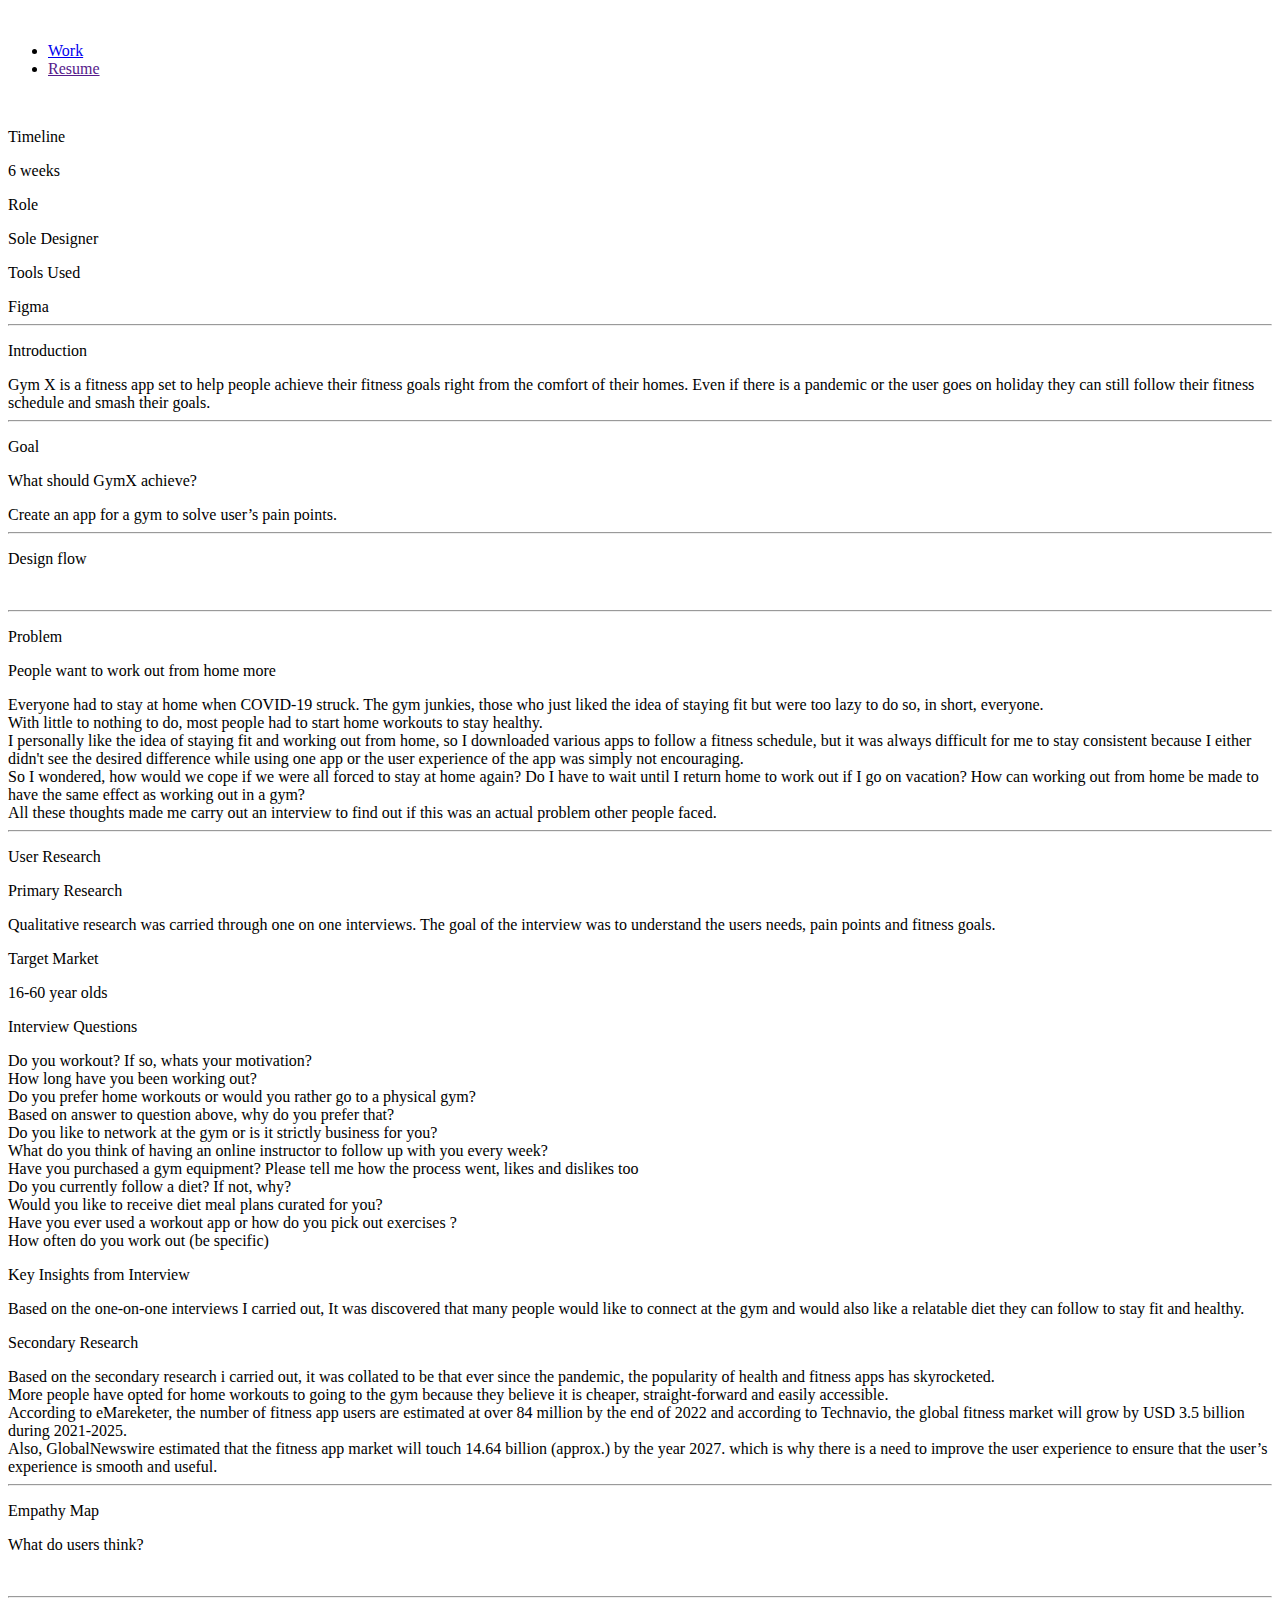
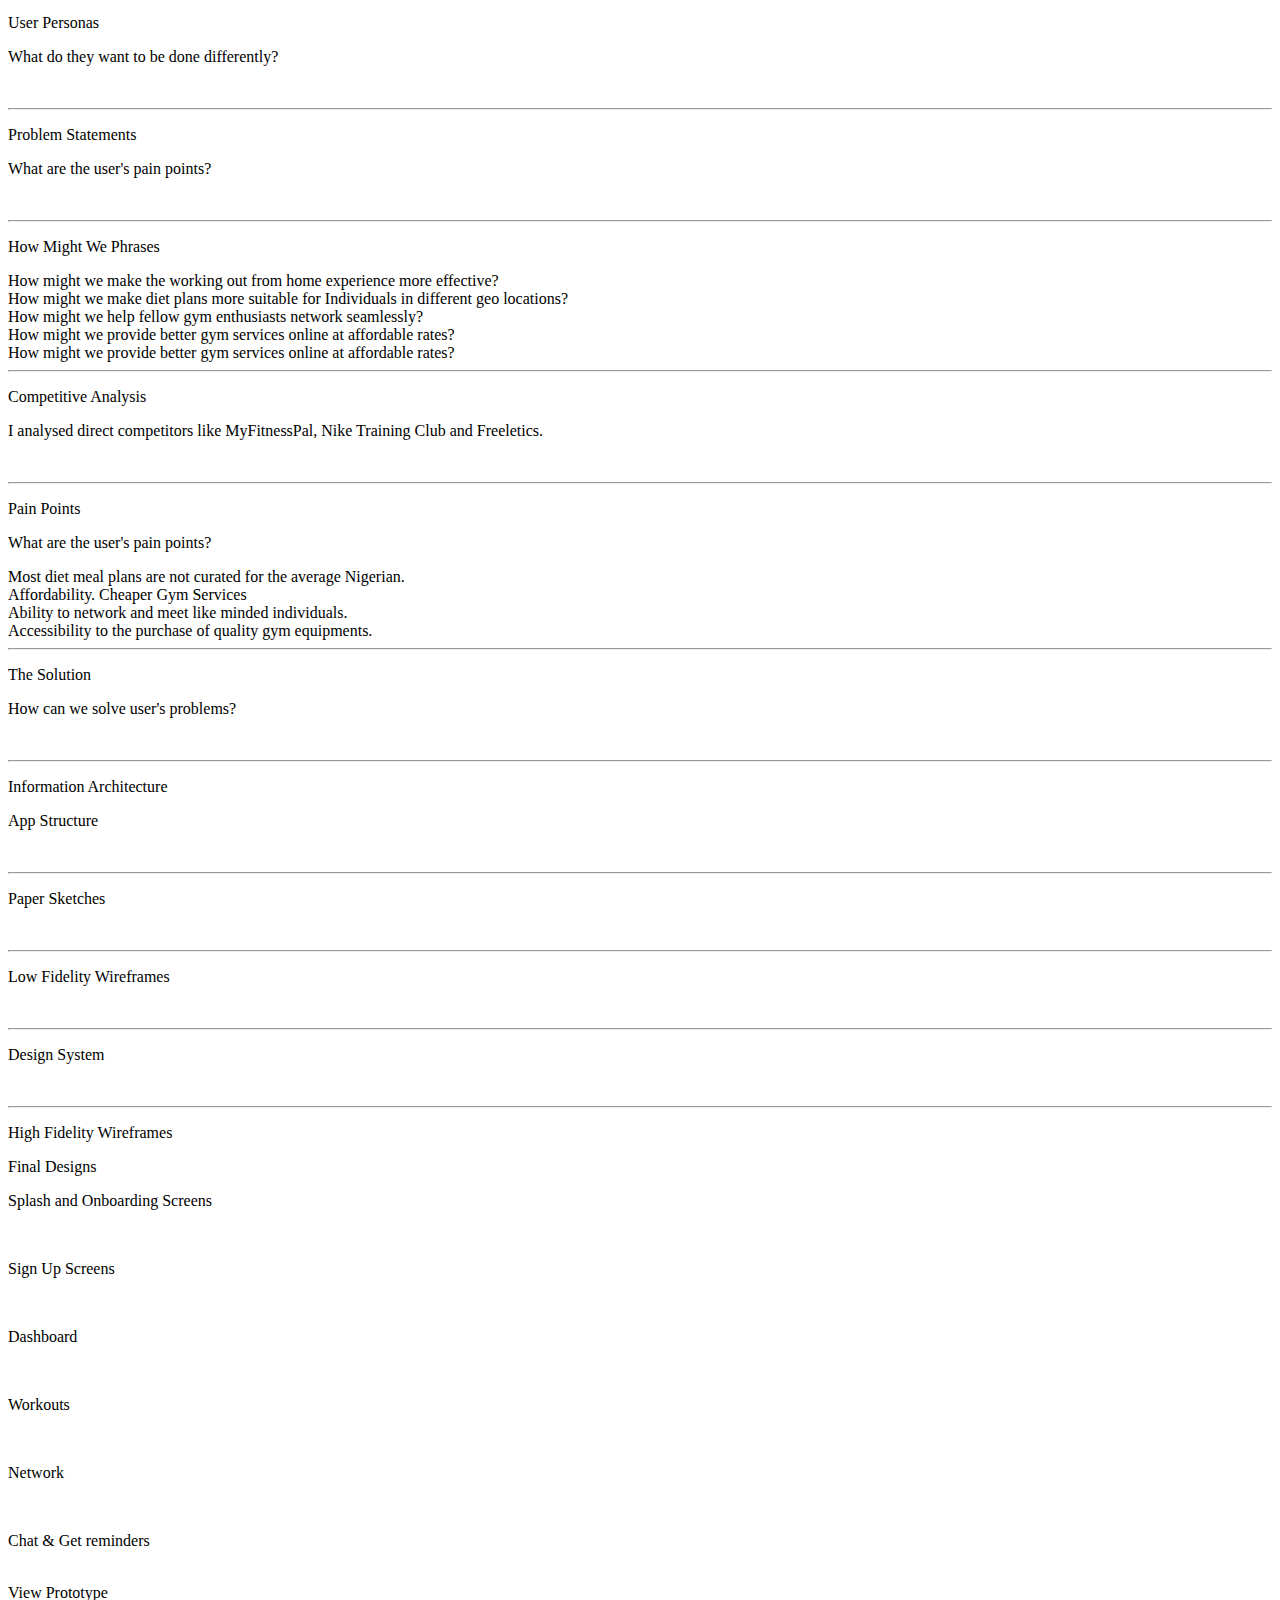
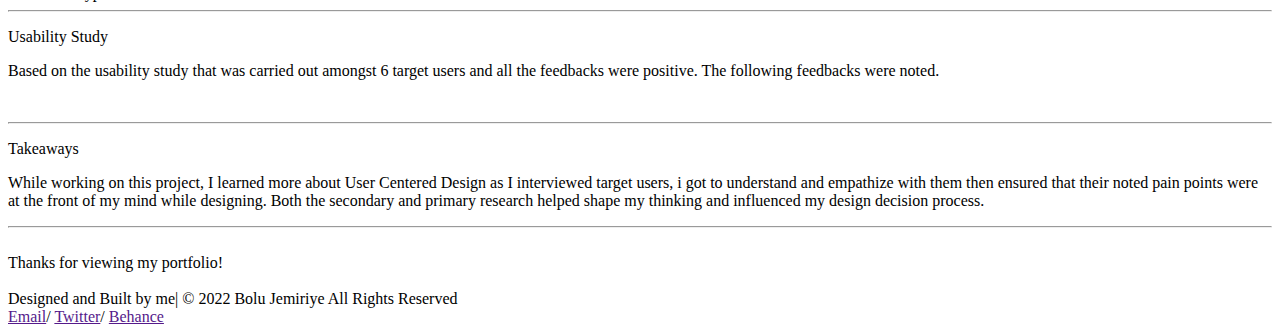
==== casestudy1.html @ feb19d2f "first commit" ====
<!DOCTYPE html>
<html lang="en">
<head>
    <meta charset="UTF-8">
    <meta http-equiv="X-UA-Compatible" content="IE=edge">
    <meta name="viewport" content="width=device-width, initial-scale=1.0">
    <title>gymX case study</title>
    <link rel="stylesheet" href="style.css">
    <link rel="stylesheet" href="style2.css">
</head>
<body>
    <nav>
        <a href="index.html"><img src="img/Nisolae.svg" alt=""></a>
        <ul class="nav-list">
            <li class="navlinks"><a href="#work">Work</a></li>
            <li class="navlinks"><a href="">Resume</a></li>
        </ul>
        <div class="hamburger">
            <div class="line line1"></div>
           <!--  <div class="line line2"></div> -->
            <div class="line line3"></div>
        </div>
    </nav>

    <div class="content1">
        <div class="image">
            <img src="img/cover.png" alt="">
        </div>
        <div class="summary">
            <div class="timeline">
                <p>Timeline</p>
                <span>6 weeks</span>
            </div>
            <div class="role">
                <p>Role</p>
                <span>Sole Designer</span>
            </div>
            <div class="tool">
                <p>Tools Used</p>
                <span>Figma</span>
            </div>
        </div><hr>  

         <div class="introduction">
            <p class="topic">Introduction</p>
            <div class="content">
                <p class="subtitle"></p>
                <span class="text">Gym X is a fitness app set to help people achieve their 
                    fitness goals right from the comfort of their homes. 
                    Even if there is a pandemic or the user goes on holiday 
                    they can still follow their fitness schedule and smash their goals.
                </span><hr>
            </div>
        </div>

        <div class="goal">
            <p class="topic">Goal</p>
            <div class="content">
                <p class="subtitle">What should GymX achieve?</p>
                <span class="text">Create an app for a gym to solve user’s pain points.
                </span><hr>
            </div>
        </div>

        <div class="designflow">
            <p class="topic">Design flow</p>
            <div class="content">
                <p class="subtitle"></p>
                <img src="img/design flow.png" alt="" class="flow">
                </span><hr>
            </div>
        </div>

        <div class="problem">
            <p class="topic">Problem</p>
            <div class="content">
                <p class="subtitle">People want to work out from home more</p>
                <span class="text">Everyone had to stay at home when COVID-19 struck. The gym junkies, 
                    those who just liked the idea of staying fit but were too lazy 
                    to do so, in short, everyone. <br> With little to nothing to do, most people had to 
                    start home workouts to stay healthy. <br> I personally like the idea of staying fit 
                    and working out from home, so I downloaded various apps to follow a fitness schedule, 
                    but it was always difficult for me to stay consistent because I either didn't see 
                    the desired difference while using one app or the user experience of the app was 
                    simply not encouraging. <br> So I wondered, how would we cope if we were all forced to 
                    stay at home again? Do I have to wait until I return home to work out if I go on vacation? 
                    How can working out from home be made to have the same effect as working out in a gym?
                    <br> All these thoughts made me carry out an interview to find out if this was an actual problem other people faced.
                </span><hr>
            </div>
        </div>


        <div class="research">
            <p class="topic">User Research</p>
            <div class="content primary">
                <p class="subtitle">Primary Research</p>
                <span class="text">Qualitative research was carried through one on one interviews. 
                    The goal of the interview was to understand the users needs, pain points and fitness goals.
                </span>
                <div class="target">
                    <p class="t1 market">Target Market</p>
                    <span class="t2 age">16-60 year olds</span>
                </div>
                <div class="interview">
                    <p class="subtitle">Interview Questions</p>
                    <span class="text">
                        <li>Do you workout? If so, whats your motivation?</li>
                        <li>How long have you been working out?</li>
                        <li>Do you prefer home workouts or would you rather go to a physical gym?</li>
                        <li>Based on answer to question above, why do you prefer that?</li>
                        <li>Do you like to network at the gym or is it strictly business for you?</li>
                        <li>What do you think of having an online instructor to follow up with you every week?</li>
                        <li>Have you purchased a gym equipment? Please tell me how the process went, likes and dislikes too </li>
                        <li>Do you currently follow a diet? If not, why?</li>
                        <li>Would you like to receive diet meal plans curated for you?</li>
                        <li>Have you ever used a workout app or how do you pick out exercises ?</li>
                        <li>How often do you work out (be specific)</li>
                        <!-- <li>What do you think of a platform/app that have the following services: online instructor/booking a private instructor, <br>
                            <br> networking with other gym buddies, curated meal plans and where you can buy work out equipments? Would you subscribe monthly for all these</li> -->
                    </span>
                </div>
                <div class="insight">
                    <p class="t1 insights">Key Insights from Interview</p>
                    <span class="t2">Based on the one-on-one interviews I carried out,  It was discovered that many people 
                        would like to connect at the gym and would also like a relatable diet they can follow to stay fit and healthy.</span>
                </div>
            </div>
            <div class="content secondary">
                <p class="subtitle">Secondary Research</p>
                <span class="text">Based on the secondary research i carried out, it was collated to be that ever 
                    since the pandemic, the popularity of health and fitness apps has skyrocketed. <br> More people have opted 
                    for home workouts to going to the gym because they believe it is cheaper, straight-forward and easily accessible.
                    <br> According to eMareketer, the number of fitness app users are estimated at over 84 million 
                    by the end of 2022 and according to Technavio, the global fitness market will grow by USD 3.5 billion 
                    during 2021-2025. <br> Also, GlobalNewswire estimated that the fitness app market will touch 14.64 billion (approx.) by 
                    the year 2027. which is why there is a need to improve the user experience to ensure that the user’s experience is smooth and useful.
                </span><hr>
            </div>
        </div>

        <div class="empathyMap">
            <p class="topic">Empathy Map</p>
            <div class="content">
                <p class="subtitle">What do users think?</p>
                <img src="img/empathymap.png" alt="" class="user map"><hr>
            </div>
        </div>

        <div class="Personas">
            <p class="topic">User Personas</p>
            <div class="content">
                <p class="subtitle">What do they want to be done differently?</p>
                <img src="img/personas.png" alt="" class="user personas"><hr>
            </div>
        </div>

        
        <div class="statements">
            <p class="topic">Problem Statements</p>
            <div class="content">
                <p class="subtitle">What are the user's pain points?</p>
                <img src="img/problem statements.png" alt="" class="user t3"><hr>
            </div>
        </div>

        <div class="hmw">
            <p class="topic">How Might We Phrases</p>
            <div class="content">
                <p class="subtitle"></p>
                <span class="text">
                    <li>How might we make the working out from home experience more effective?</li>
                    <li>How might we make diet plans more suitable for Individuals in different geo locations?</li>
                    <li>How might we help fellow gym enthusiasts network seamlessly? </li>
                    <li>How might we provide better gym services online at affordable rates?</li>
                    <li>How might we provide better gym services online at affordable rates?</li>
                </span><hr>
            </div>
        </div>

        <div class="cAudit">
            <p class="topic">Competitive Analysis</p>
            <div class="content">
                <p class="subtitle">I analysed direct competitors like MyFitnessPal, Nike Training Club and Freeletics.</p>
                <img src="img/cAudit.png" alt="" class="user map"><hr>
            </div>

        <div class="painpoints">
            <p class="topic">Pain Points</p>
            <div class="content">
                <p class="subtitle">What are the user's pain points?</p>
                <span class="text">
                    <li>Most diet meal plans are not curated for the average Nigerian.</li>
                    <li>Affordability. Cheaper Gym Services</li>
                    <li>Ability to network and meet like minded individuals.</li>
                    <li>Accessibility to the purchase of quality gym equipments.</li>
                </span><hr>
            </div>
        </div>        

        <div class="solution">
            <p class="topic">The Solution</p>
            <div class="content">
                <p class="subtitle">How can we solve user's problems?</p>
                <img src="img/solution.png" alt="" class="user t3"><hr>
            </div>
        </div>

        <div class="ia">
            <p class="topic">Information Architecture</p>
            <div class="content">
                <p class="subtitle">App Structure</p>
                <img src="img/ia (1).png" alt="" class="user t3 archi"><hr>
            </div>
        </div>

        <div class="sketches">
            <p class="topic">Paper Sketches</p>
            <div class="content">
                <p class="subtitle"></p>
                <img src="img/papersketch.png" alt="" class="user t3"><hr>
            </div>
        </div>

        <div class="lfw">
            <p class="topic">Low Fidelity Wireframes</p>
            <div class="content">
                <p class="subtitle"></p>
                <img src="img/lfw (2).png" alt="" class="user t3"><hr>
            </div>
        </div>

        <div class="designsystem">
            <p class="topic">Design System</p>
            <div class="content">
                <p class="subtitle"></p>
                <img src="img/design system.png" alt="" class="user t3"><hr>
            </div>
        </div>

        <div class="hfw">
            <p class="topic">High Fidelity Wireframes</p>
            <div class="content">
                <p class="subtitle">Final Designs</p>
                <div class="splash">
                    <p class="subtitle t5">Splash and Onboarding Screens</p>
                    <img src="img/splash & onboarding.png" alt="" class="user t3">
                </div>
                <div class="logins">
                    <p class="subtitle t5">Sign Up Screens</p>
                    <img src="img/logins.png" alt="" class="user t3">
                </div>
                <div class="dashboard">
                    <p class="subtitle t5">Dashboard</p>
                    <img src="img/dashboard (1).png" alt="" class="user t3">
                </div>
                <div class="workout">
                    <p class="subtitle t5">Workouts</p>
                    <img src="img/workouts.png" alt="" class="user t3">
                </div>
                <div class="network">
                    <p class="subtitle t5">Network</p>
                    <img src="img/network.. (1).png" alt="" class="user t3">
                </div>
                <div class="chat">
                    <p class="subtitle t5">Chat & Get reminders </p>
                    <img src="img/chat (1).png" alt="" class="user t3">
                </div>
            </div>
        </div>
        <span class="viewbtn">View Prototype</span><hr>
        <div class="usability">
            <p class="topic">Usability Study</p>
            <div class="content">
                <p class="subtitle">Based on the usability study that was carried out amongst 6 target users and all the feedbacks were positive. 
                    The following feedbacks were noted.</p>
                <img src="img/usability study.png" alt="" class="user t3"><hr>
            </div>
        </div>

        <div class="takeaway">
            <p class="topic">Takeaways</p>
            <div class="content">
                <p class="subtitle">While working on this project, I learned more about User Centered Design as I interviewed target users, i got to understand and empathize with them then ensured that their noted pain points were at the front of my mind while designing.
                    Both the secondary and primary research helped shape my thinking and influenced my design decision process.</p>
            </div>
    </div><hr><br>

    <div class="footer">
        <span class="greeting">Thanks for viewing my portfolio!</span><br><br>
        <span>Designed and Built by me| © 2022 Bolu Jemiriye All Rights Reserved</span><br>
        <div class="socials">
            <a href="">Email</a>/
            <a href="">Twitter</a>/
            <a href="">Behance</a>
        </div>
    </div>
</body>
</html>
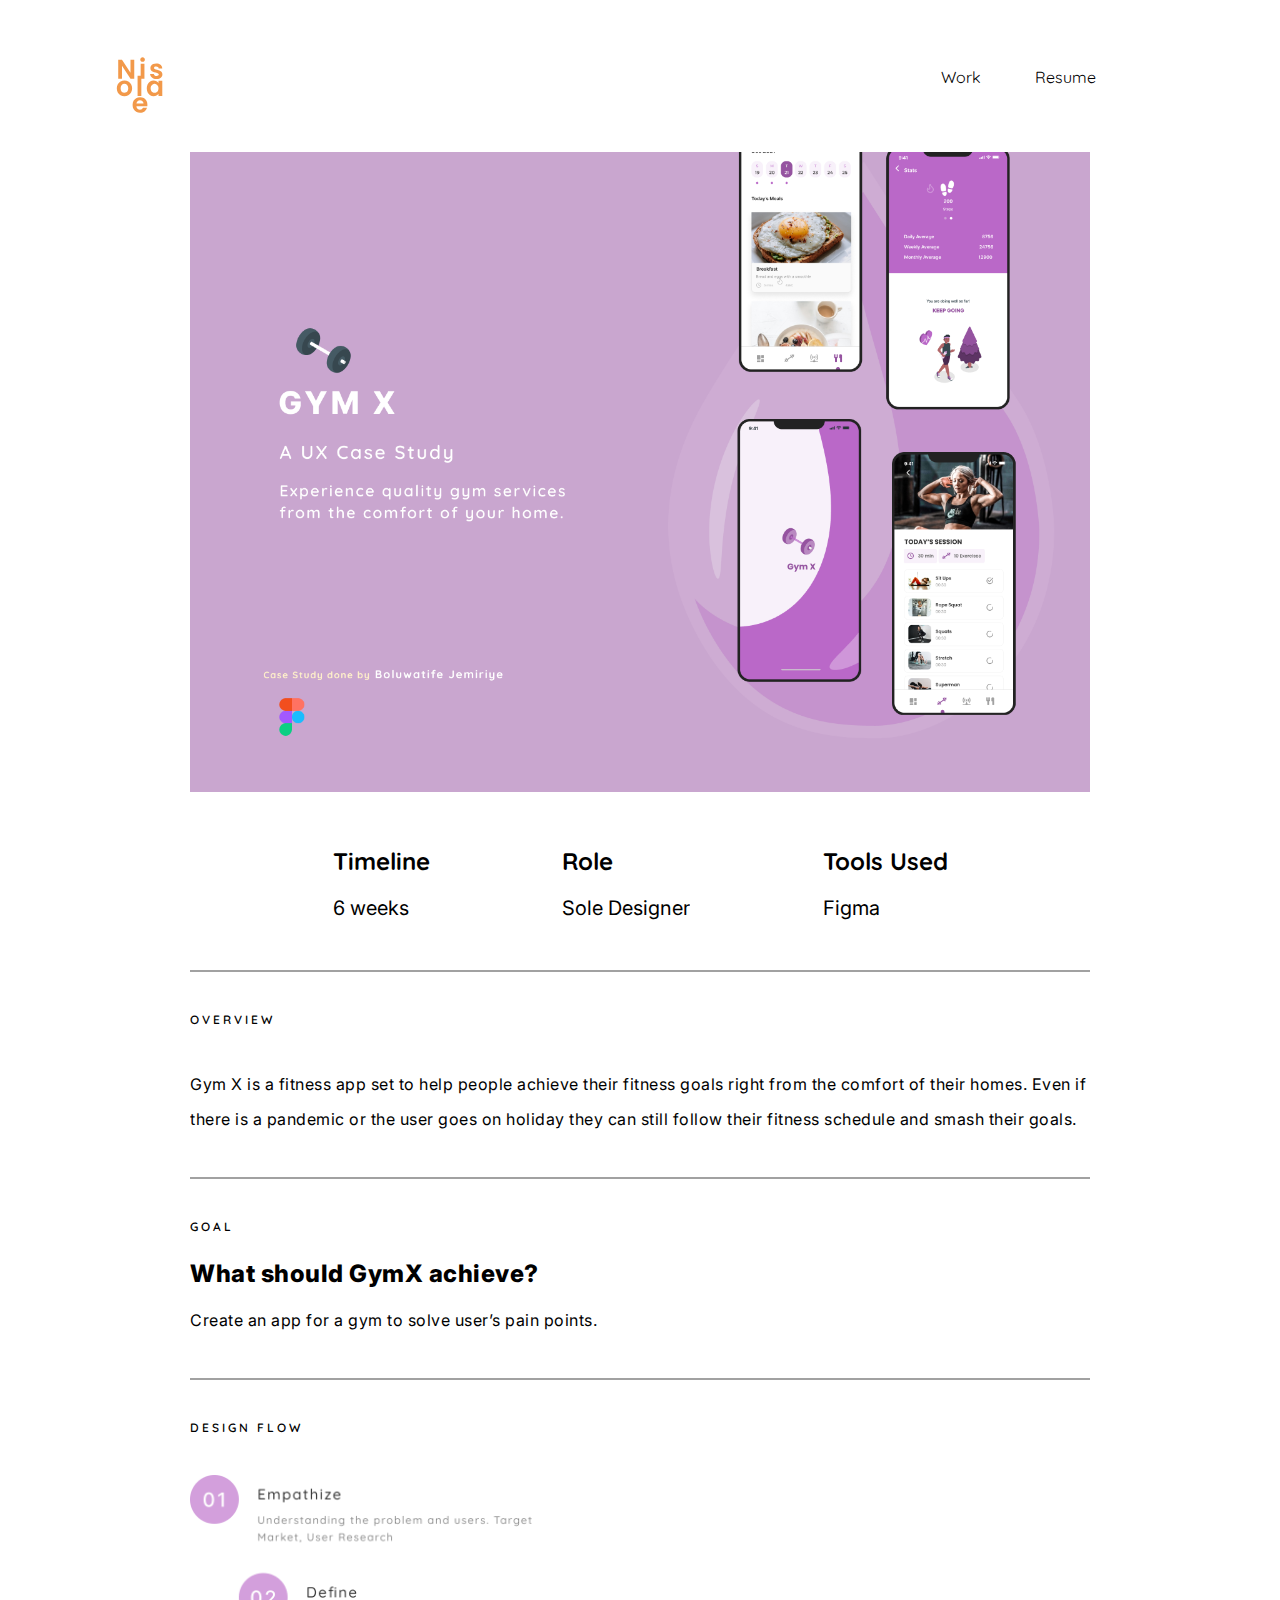
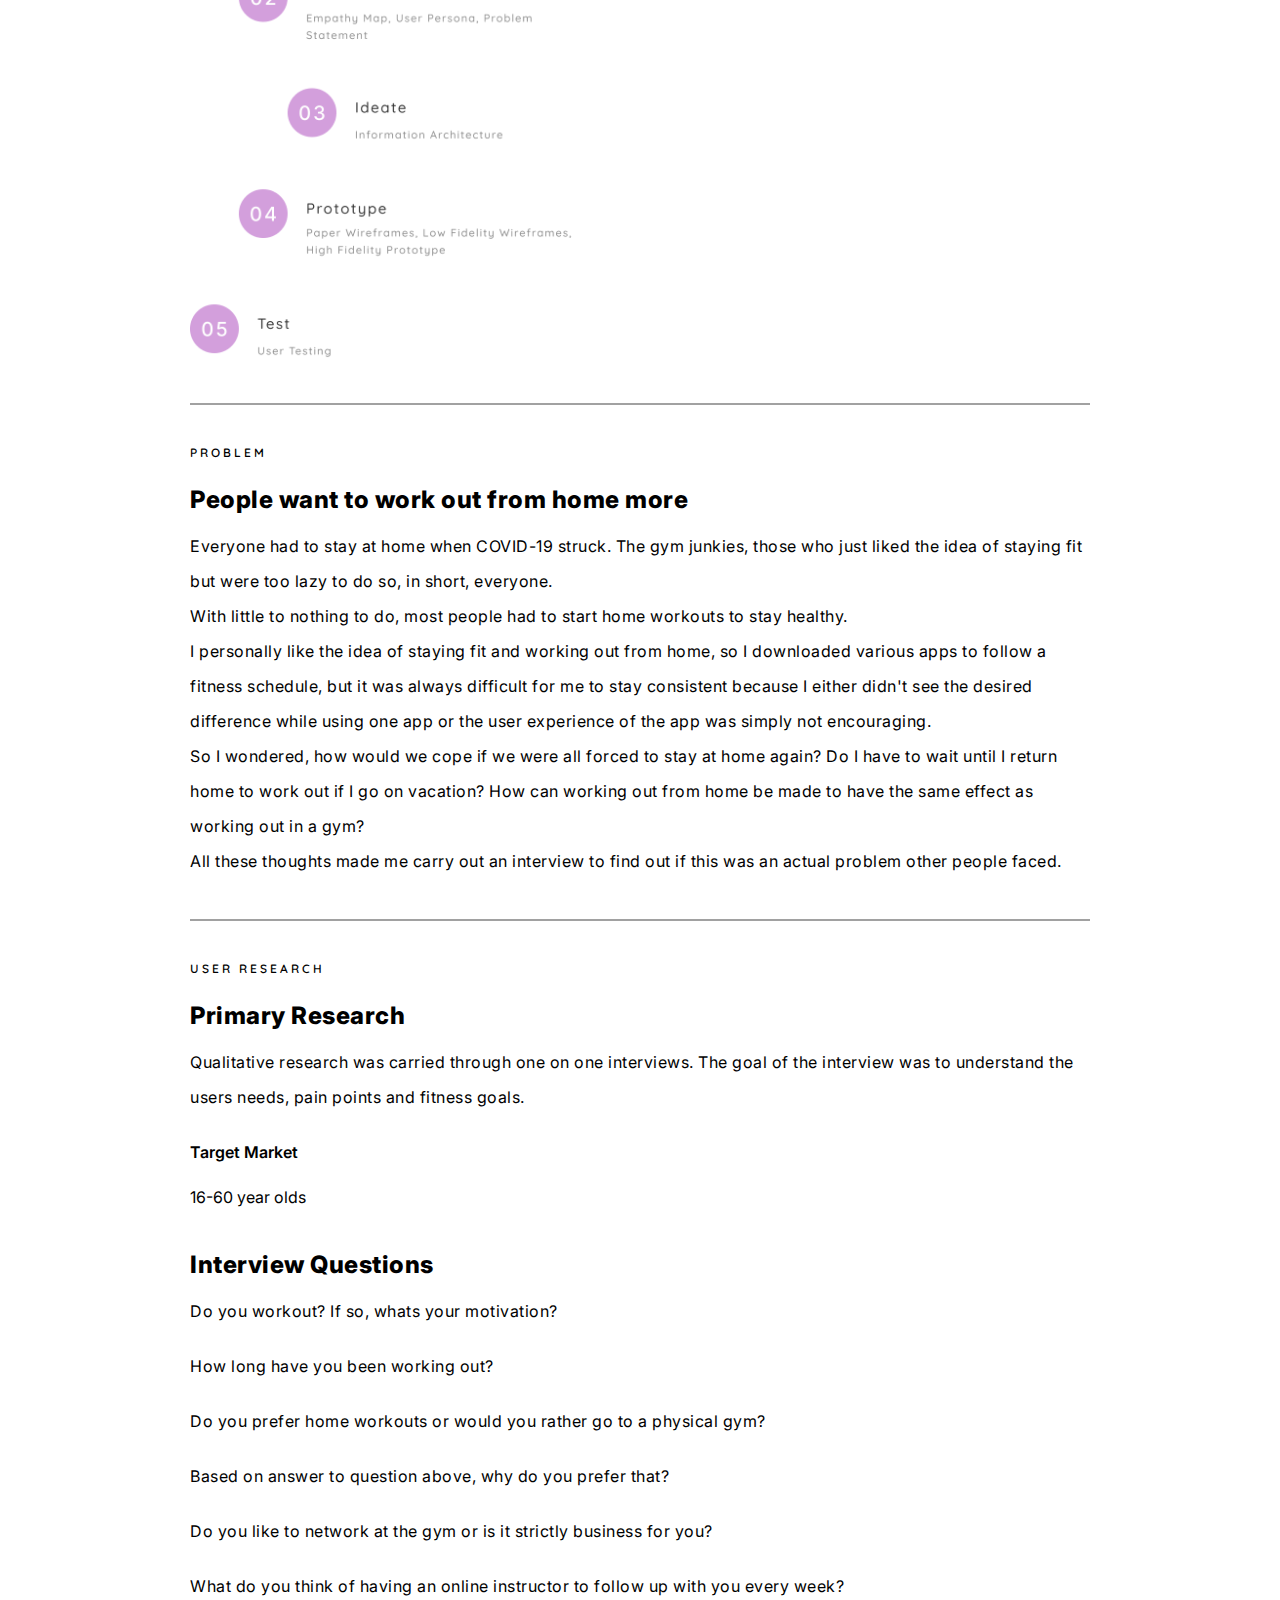
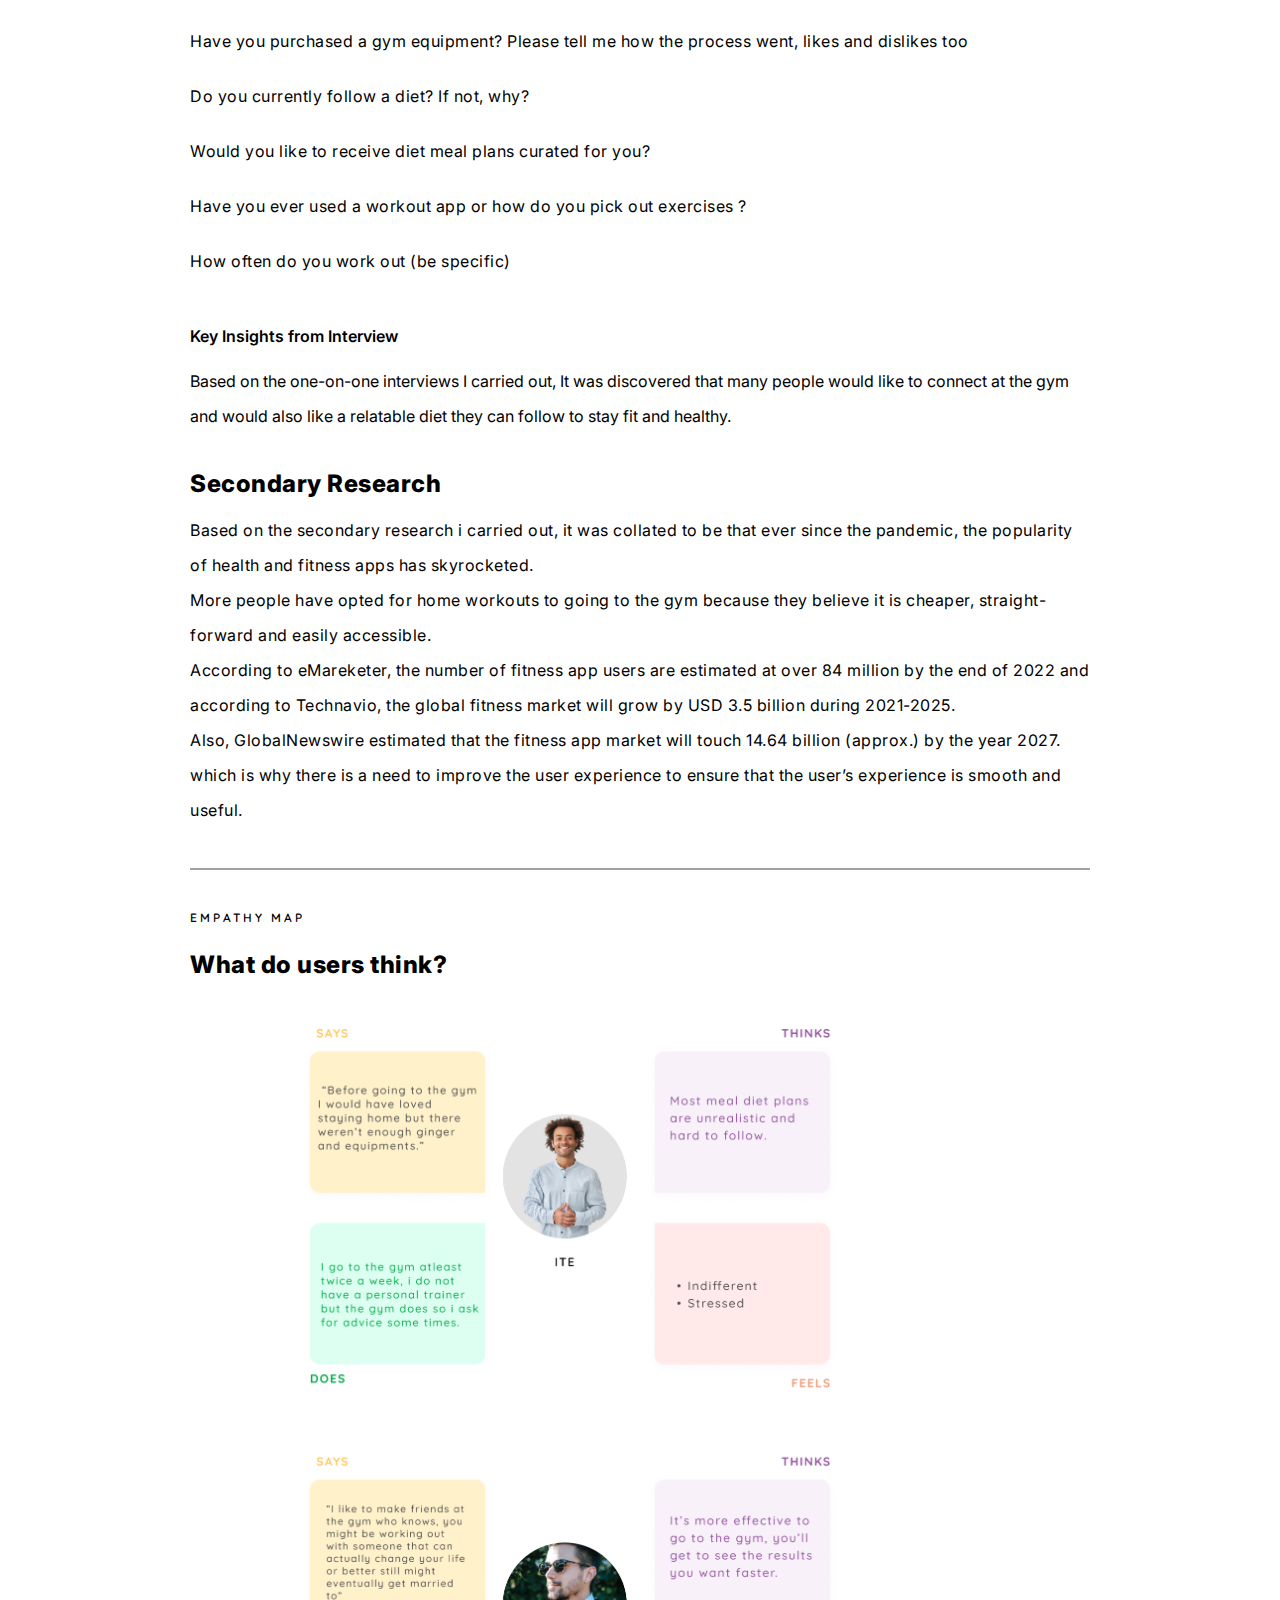
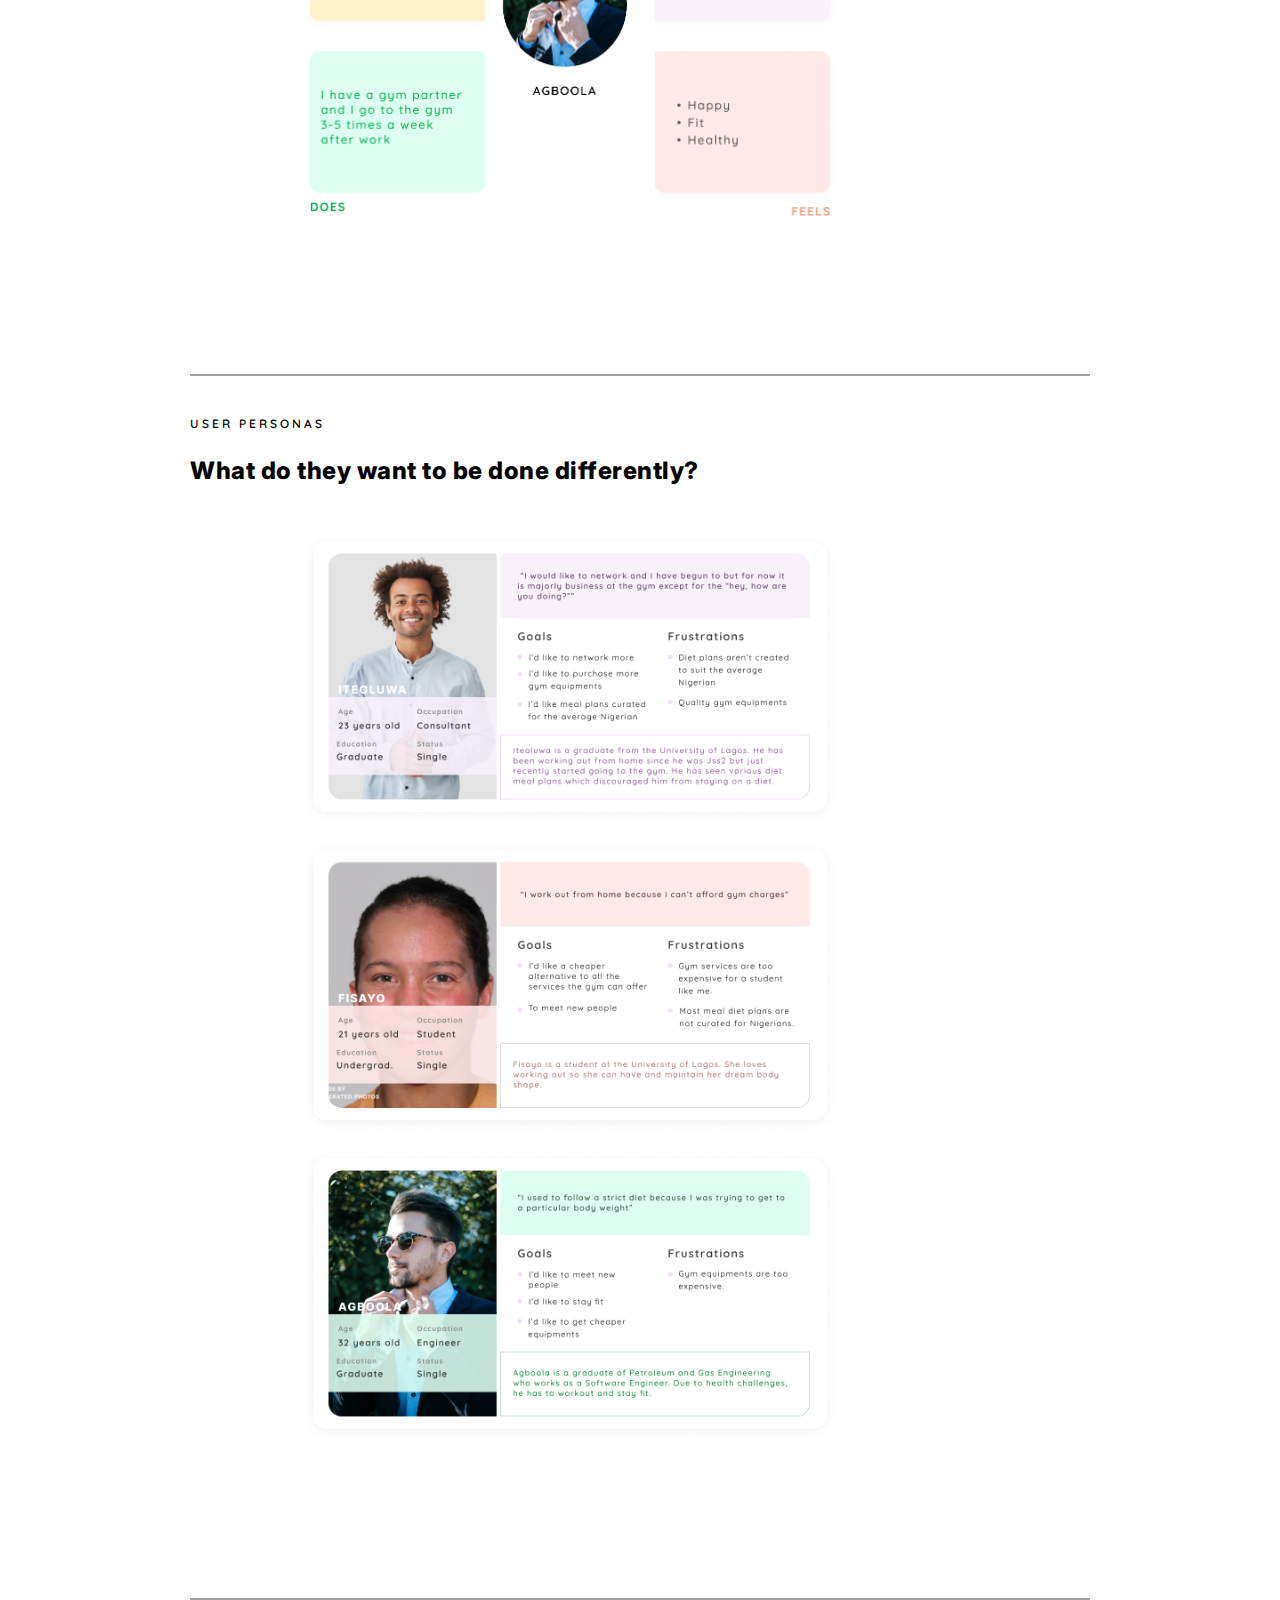
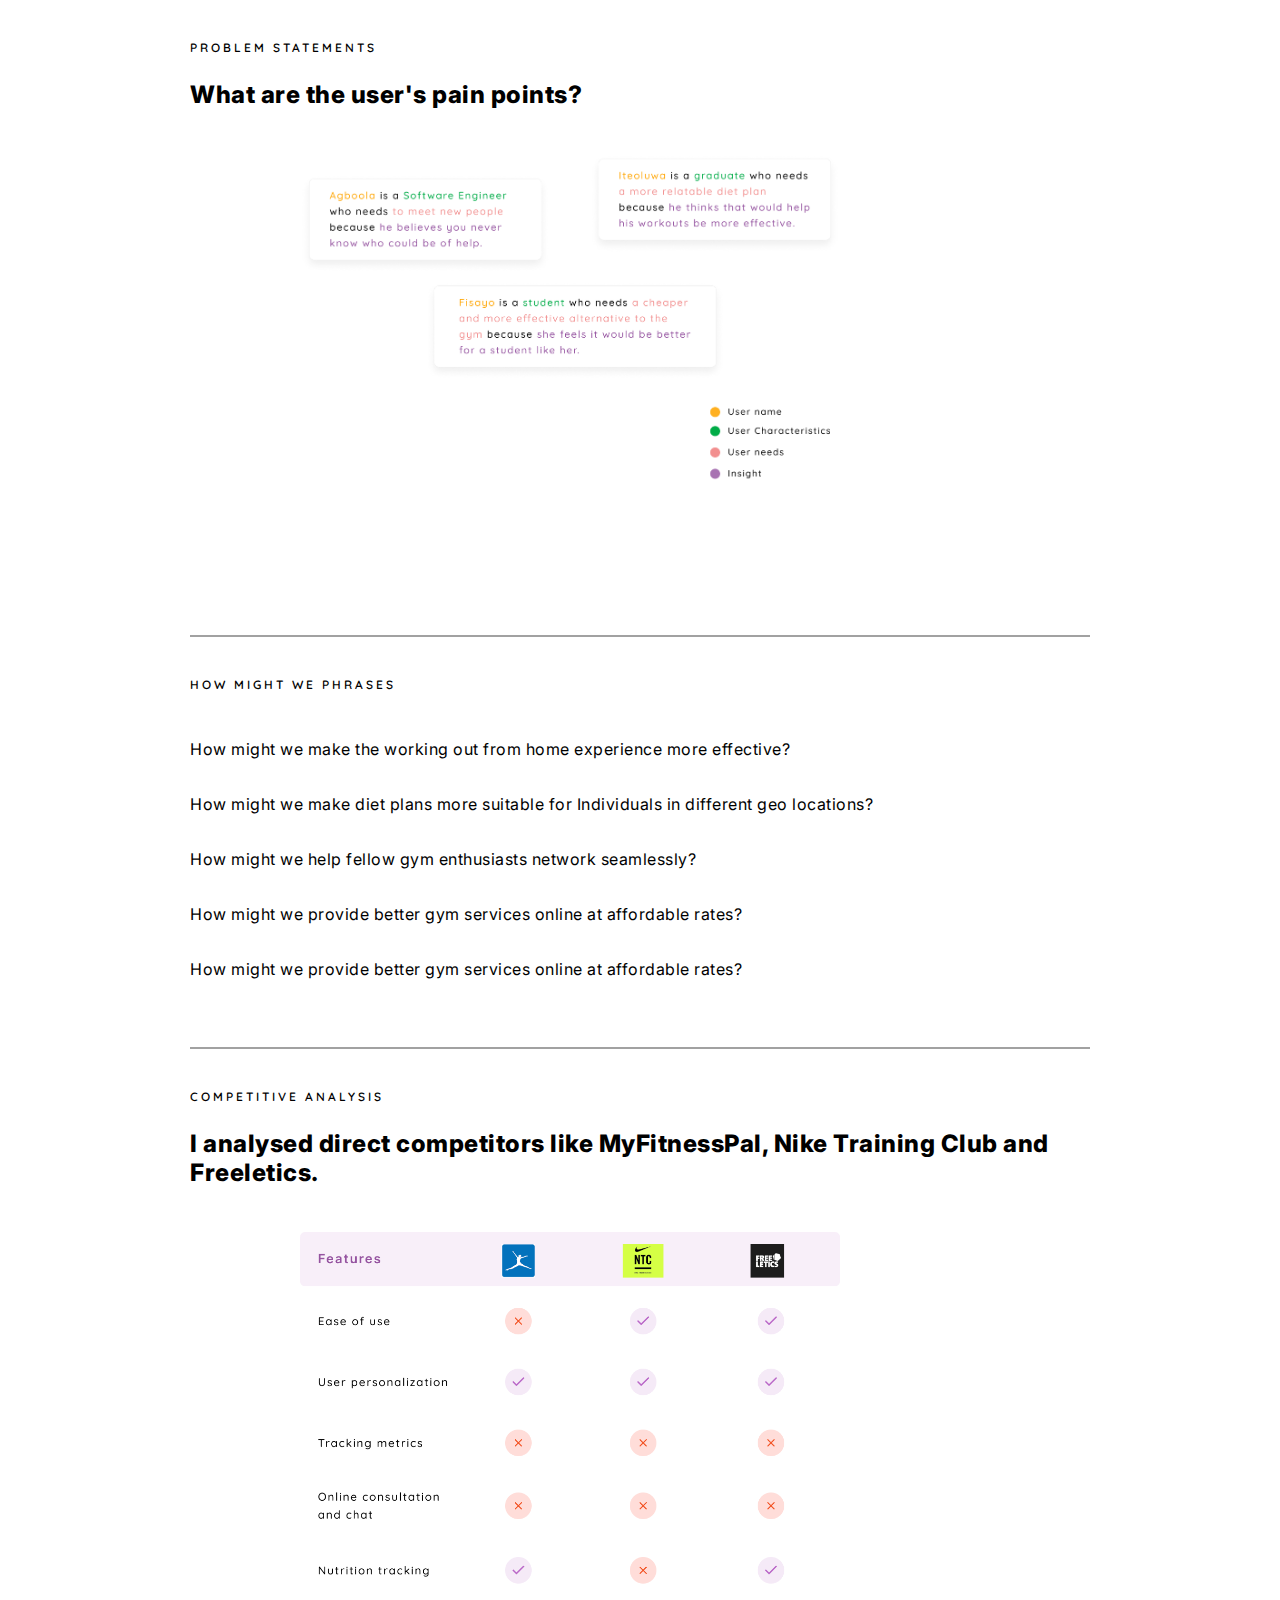
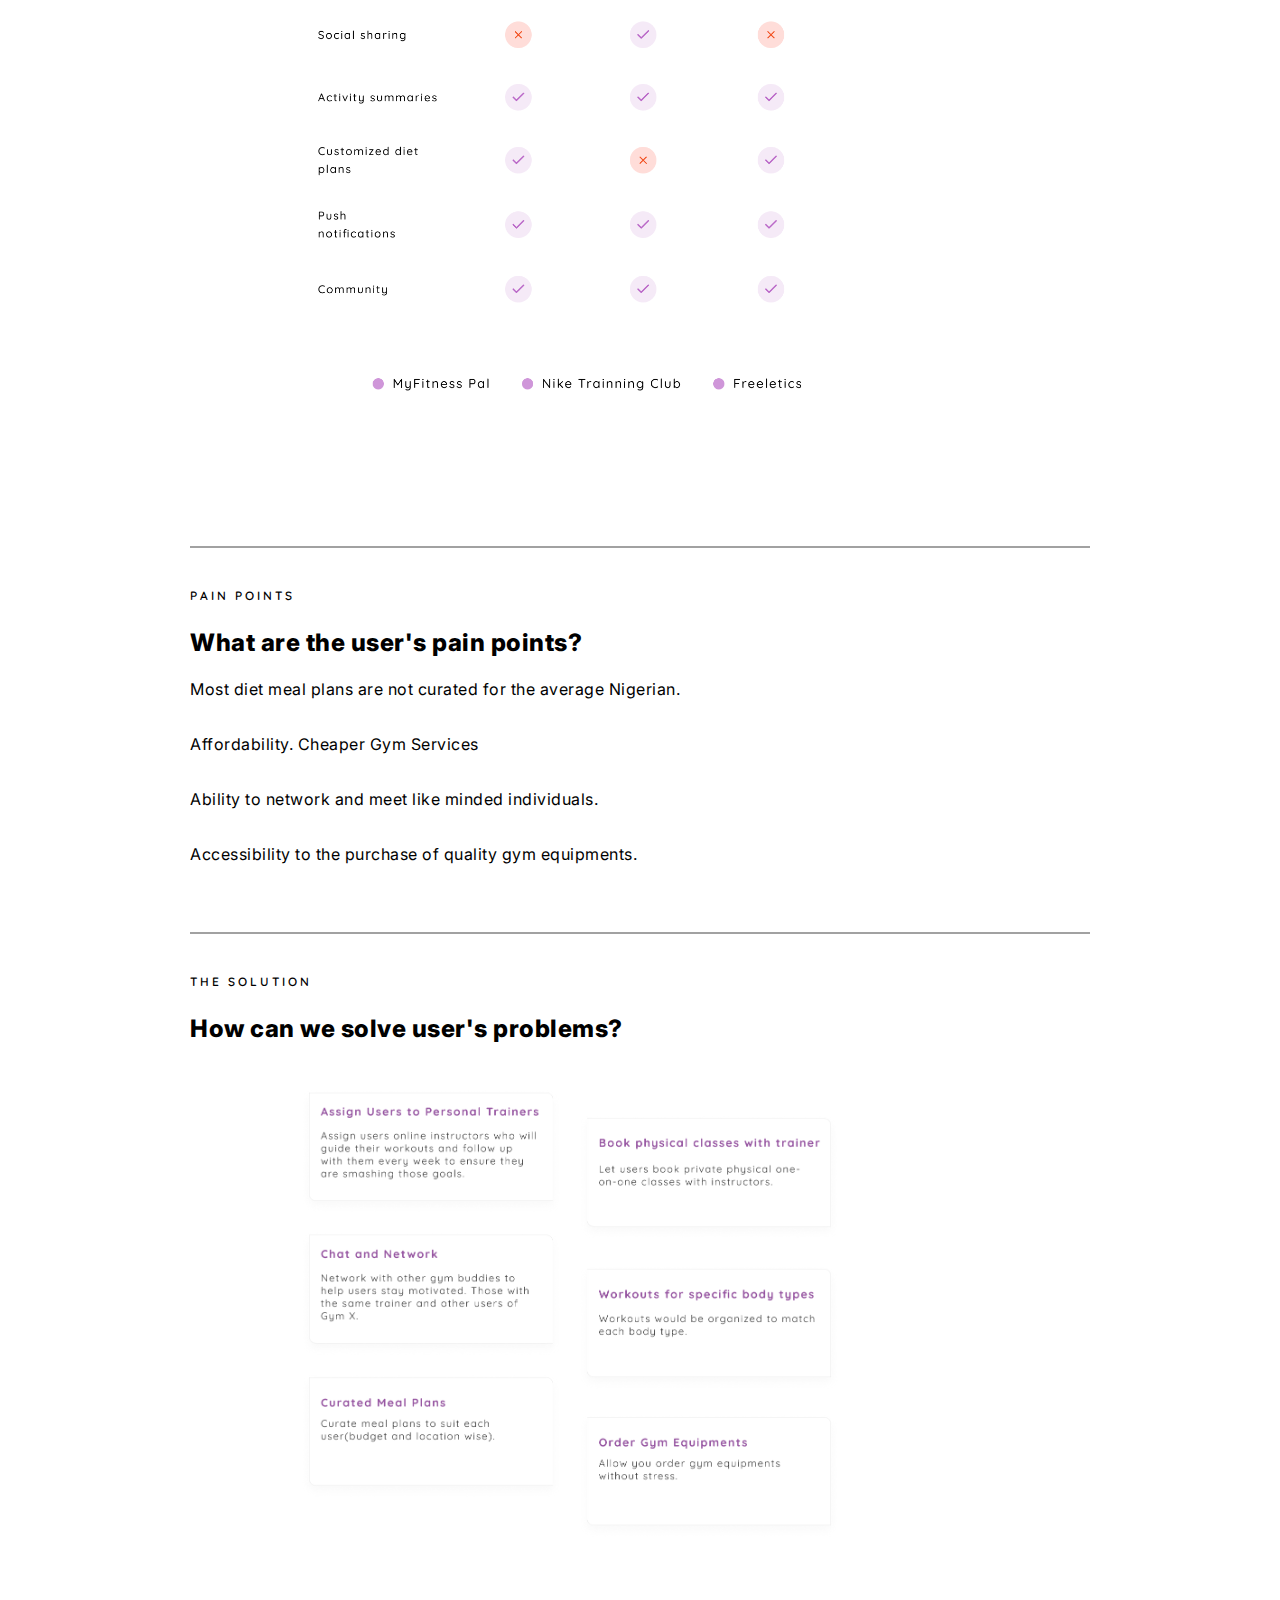
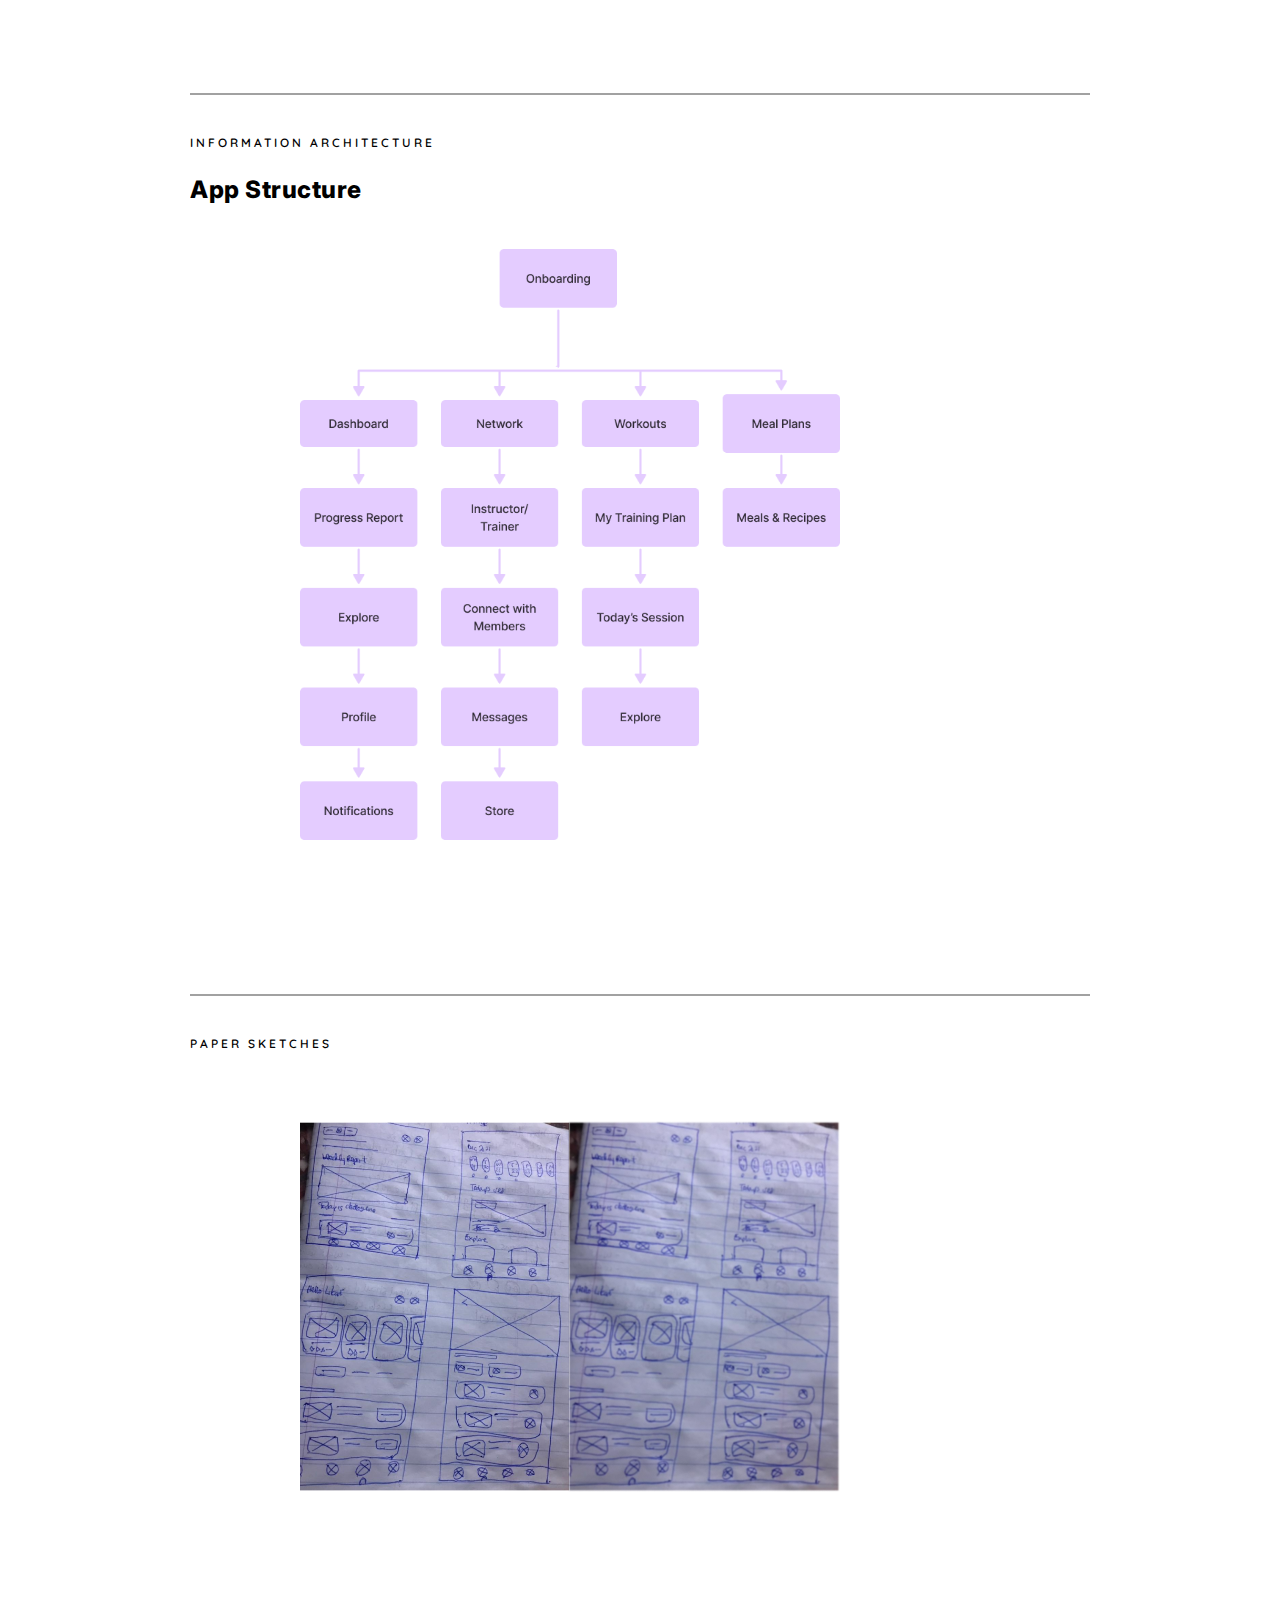
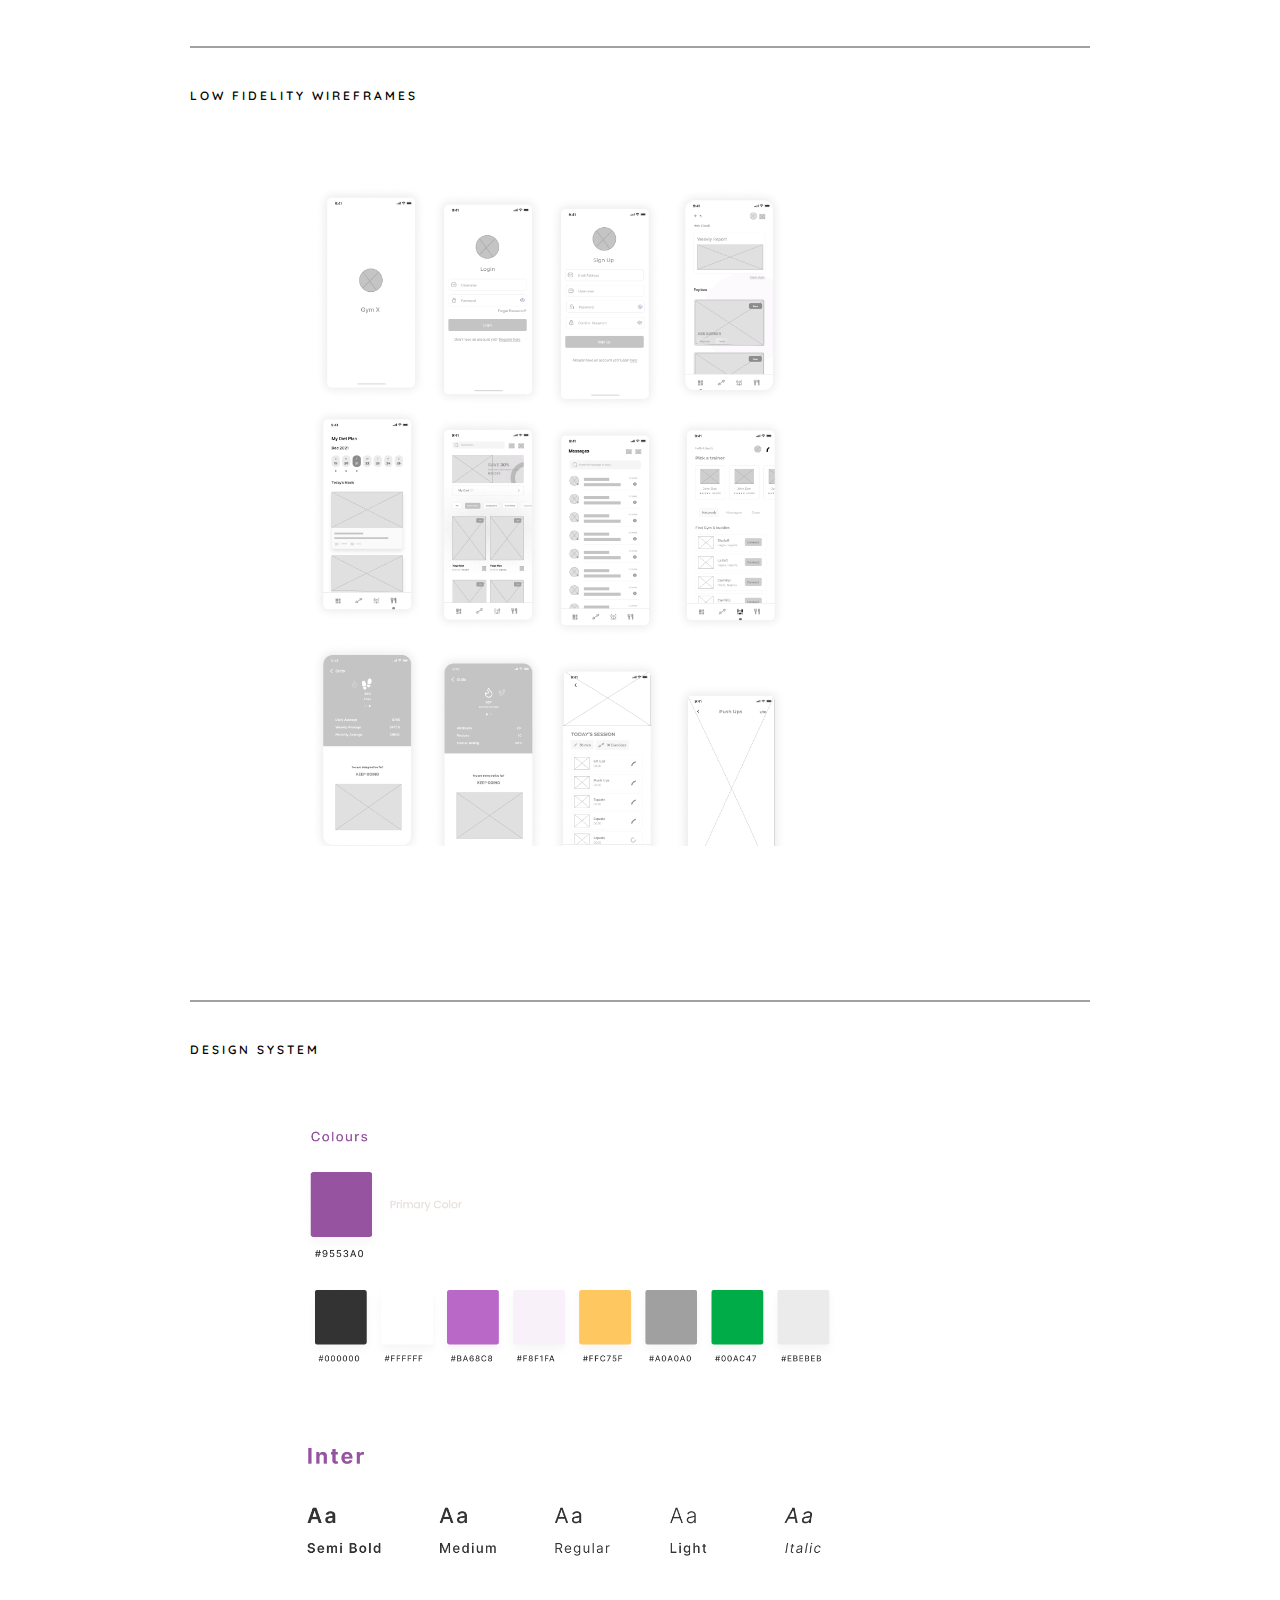
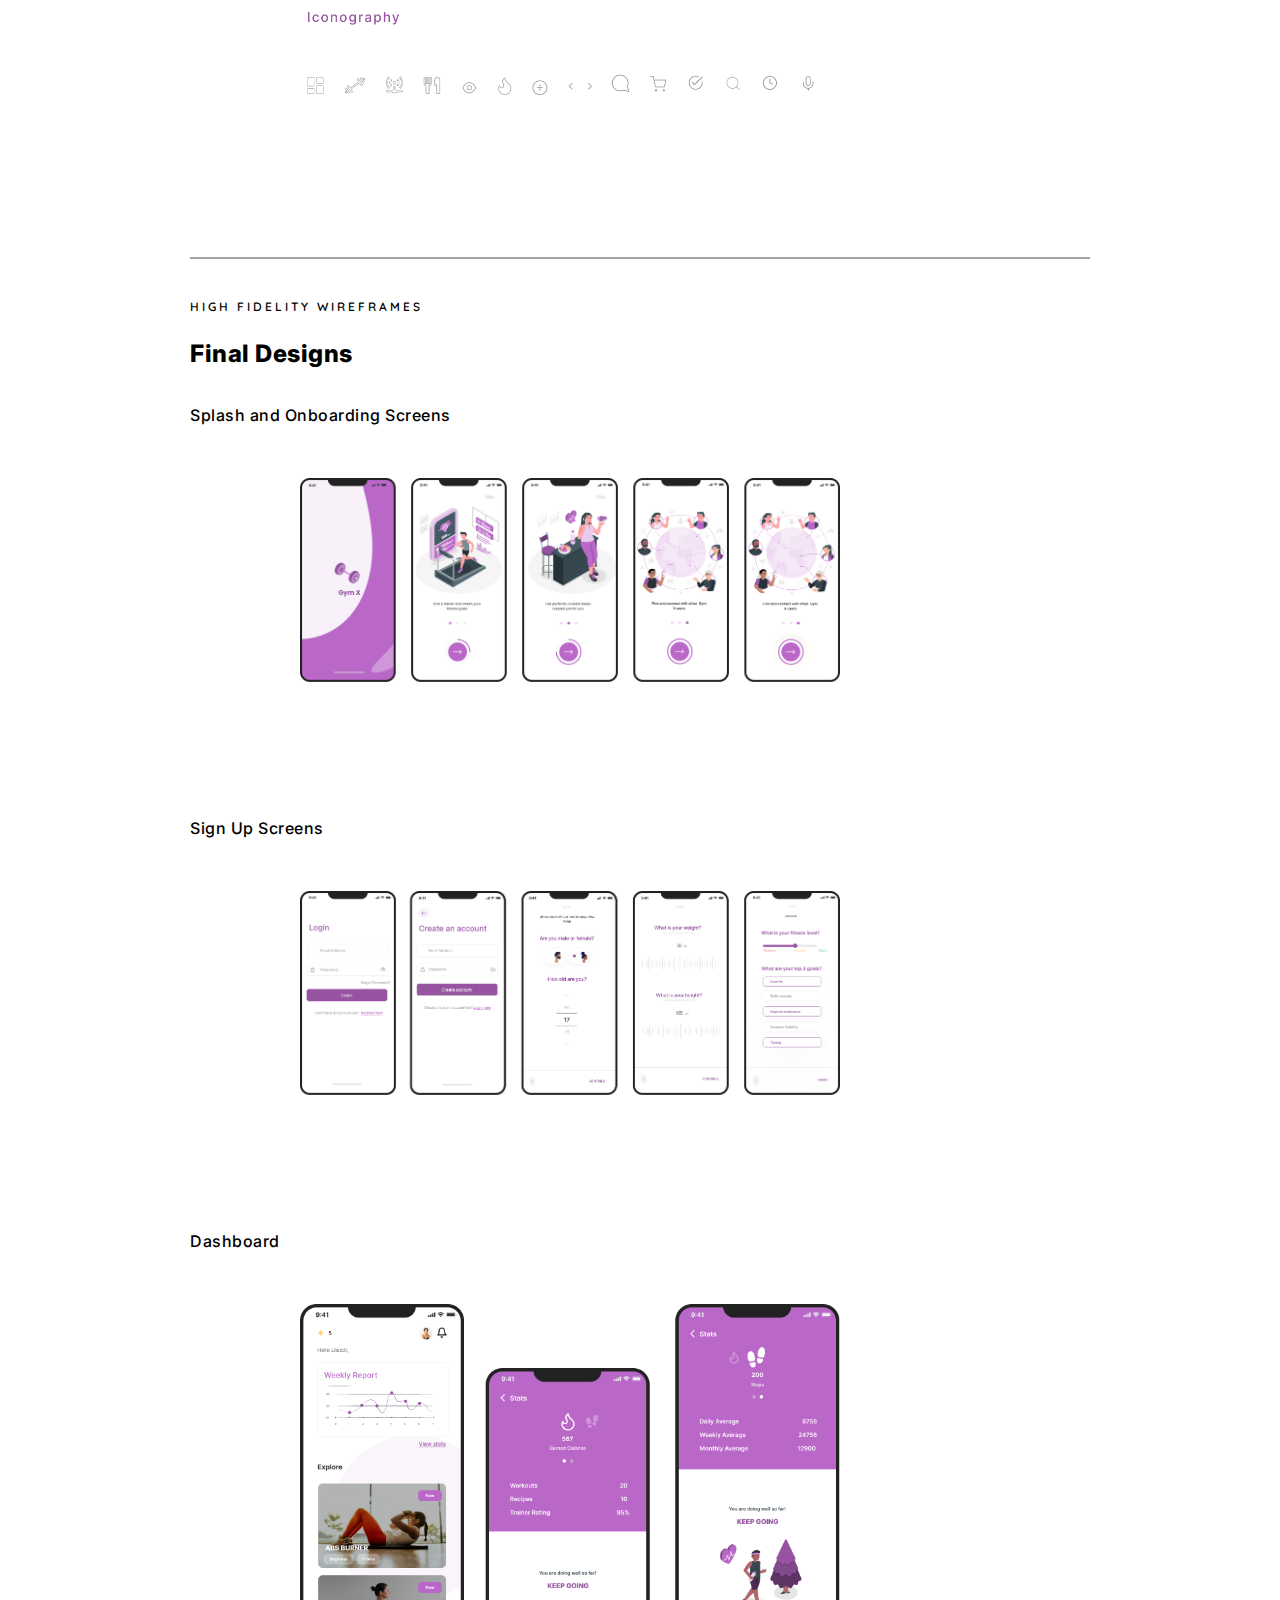
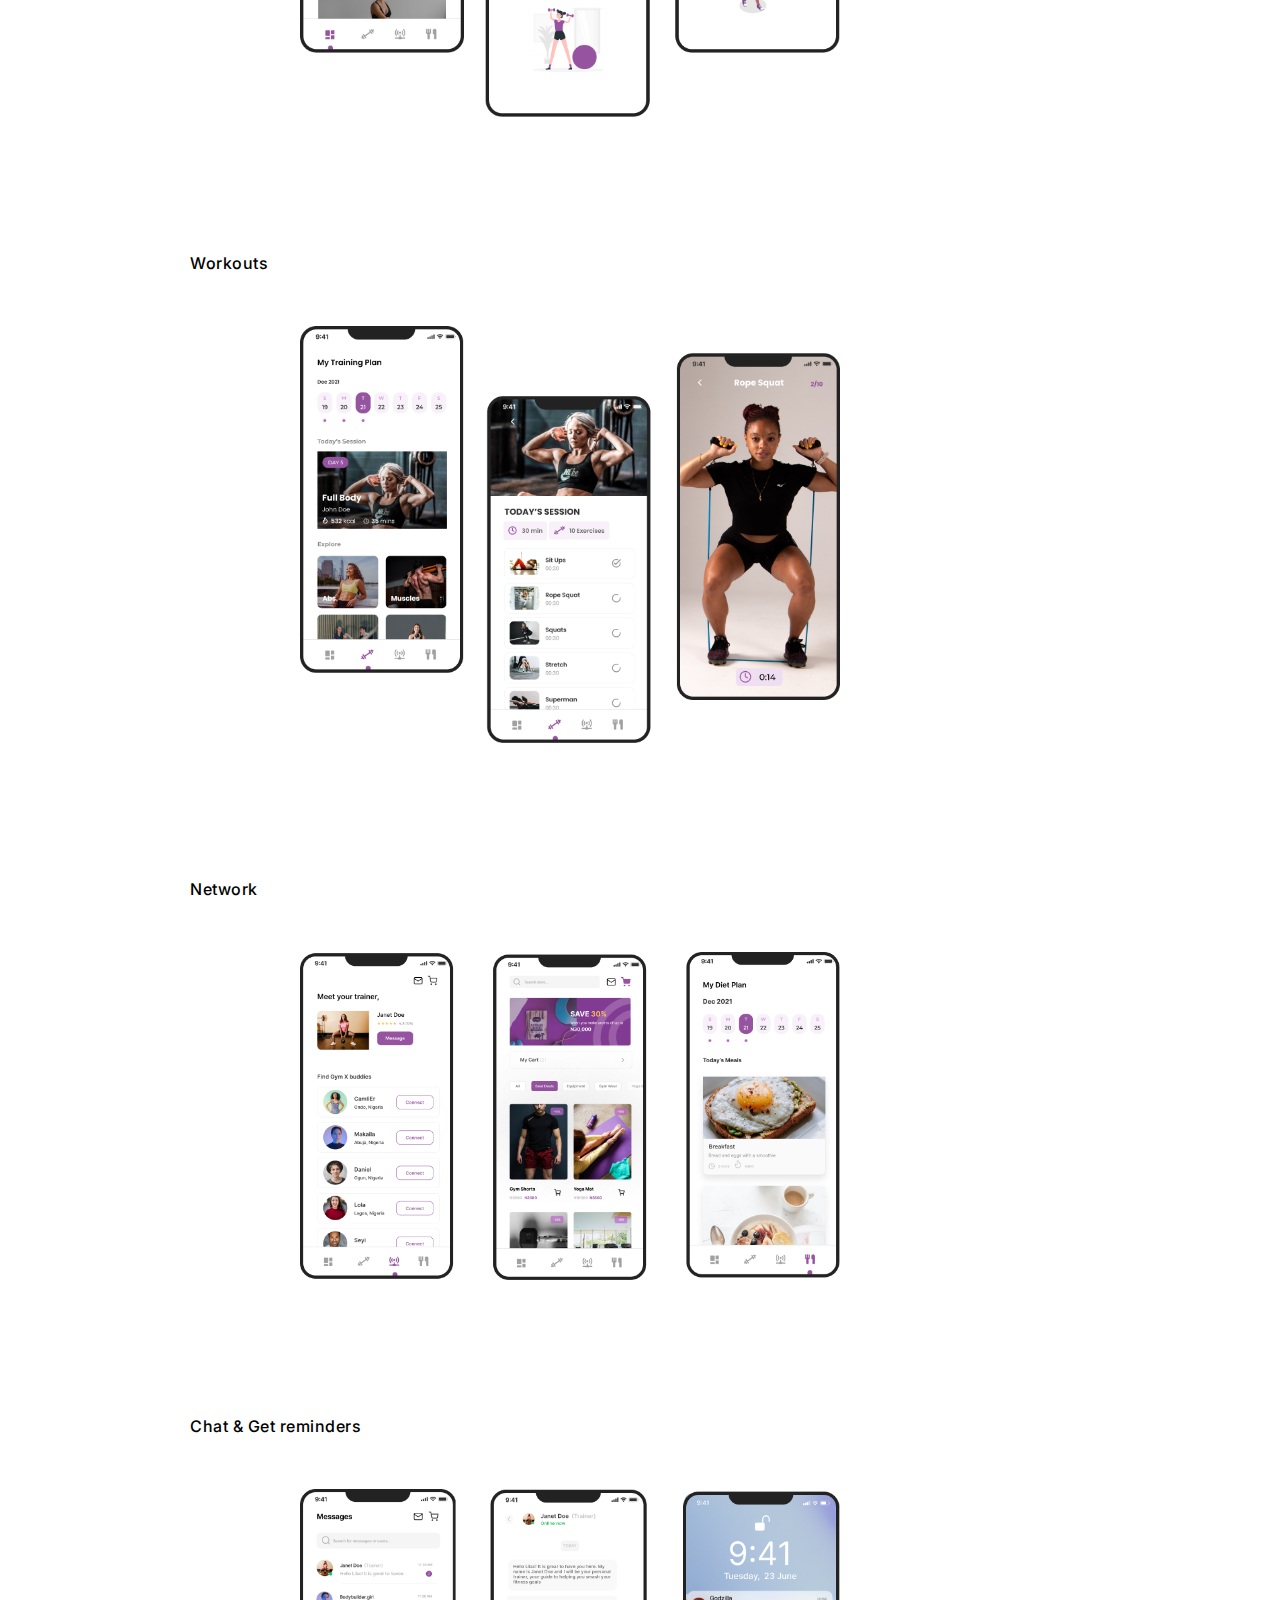
==== commit db5c5f83: "updated case study 2" ====
--- a/casestudy1.html
+++ b/casestudy1.html
@@ -42,7 +42,7 @@
         </div><hr>  
 
          <div class="introduction">
-            <p class="topic">Introduction</p>
+            <p class="topic">Overview</p>
             <div class="content">
                 <p class="subtitle"></p>
                 <span class="text">Gym X is a fitness app set to help people achieve their 
--- a/style.css
+++ b/style.css
@@ -0,0 +1,206 @@
+@import url('https://fonts.googleapis.com/css2?family=Quicksand:wght@300;400;500;600;700&display=swap');
+@import url('https://fonts.googleapis.com/css2?family=Inter:wght@100;200;300;400;500;600;700;800;900&display=swap');@import url('https://fonts.googleapis.com/css2?family=Inter:wght@100;200;300;400;500;600;700;800;900&display=swap');
+
+*{
+    box-sizing: border-box;
+    margin: 0;
+    padding: 0;
+    overflow-x: hidden;
+}
+body{
+    font-family: 'Inter', sans-serif;
+    padding: 40px;
+   /*  background-color: rgb(253, 250, 246); */
+}
+
+nav{
+    height: 10vh;
+    display: flex;
+    justify-content: space-between;
+    align-items: center;
+    padding: 25px;
+    overflow: hidden;
+}
+nav a{
+    text-decoration: none;
+    color: black;
+}
+nav a img{
+    width: 50px;
+    height: auto;
+}
+.nav-list{
+    display: flex;
+    justify-content: space-evenly;
+    width: 25%;
+    margin: 0 15px 0 10px;
+}
+li{
+    list-style: none;
+}
+li a{
+    text-decoration: none;
+    color: black;
+    font-family: 'Quicksand', sans-serif;
+}
+.line{
+    width: 25px;
+    height: 3px;
+    background-color: black;
+    margin: 5px;
+} 
+.hamburger{
+    cursor: pointer;
+    display: none;
+}
+
+
+.header{
+    height: 35vh;
+    padding: 30px;
+    margin-top: 80px;
+    align-items: center;
+    font-family: 'Quicksand', sans-serif;
+}
+.header h2{
+    font-size: 40px;
+    padding: 20px 0 20px 0;
+}
+.smallheader{
+    font-size: 24px;
+}
+.smallheader a{
+    color: #FF8944;
+}
+
+
+#work{
+    margin-bottom: 60px;
+}
+.subh{
+    margin-top: 40px;
+    padding: 30px;
+    font-size: 24px;
+    font-weight: 400;
+}
+.mywork{
+    display: flex;
+    flex-wrap: wrap;
+    justify-content: left;
+}
+.container1{
+    padding: 30px;
+}
+.container1 img{
+    width: 600px;
+    height: 400px;
+}
+.container1 a{
+    text-decoration: none;
+    color: black;
+}
+.push{
+    margin-right: 70px;
+}
+.title{
+    padding: 10px 0;
+}
+.title h3{
+    padding-top: 10px;
+    padding-bottom: 10px;
+    font-weight: 600;
+}
+.title span{
+    font-weight: 300;
+}
+hr{
+    width: 60%;
+    border: 0.5px solid #ddd9d9;
+    margin: auto;
+}
+
+
+.footer{
+    text-align: center;
+    font-family: 'Inter', sans-serif;
+    font-size: 18px;
+    font-weight: 300;
+}
+.footer .greeting{
+    font-size: 24px;
+    font-weight: 600;
+}
+.footer .socials{
+    padding-top: 10px;
+    display: flex;
+    justify-content: center;
+}
+.socials a{
+    color: #FF8944;
+    font-size: 20px;
+    font-weight: 300;
+}
+
+@media screen and (max-width:768px) {
+    nav a img{
+        width: 40px;
+        height: auto;
+    }
+    .nav-list{
+        flex-direction: column;
+        align-items: center;
+    }
+    .hamburger{
+        display: block;
+    }
+
+    .header{
+        height: 40vh;
+        margin-top: 30px;
+    }
+    .header h2{
+        font-size: 26px;
+    }
+    .smallheader{
+        font-size: 20px;
+    }
+
+    #work{
+        margin-bottom: 30px;
+    }
+    .subh{
+        margin-top: 20px;
+        padding: 20px 30px;
+        font-size: 20px;
+        font-weight: 600;
+    }
+    .container1 img{
+        width: 350px;
+        height: 250px;
+    }
+    .push{
+        margin-right: 0;
+    }
+    .title h3{
+       font-size: 20px;
+    }
+    .title span{
+        font-size: 16px;
+    }
+    hr{
+        width: 60%;
+        border: 0.5px solid #ddd9d9;
+        margin: auto;
+      margin-bottom: 10px;
+    }
+
+    .footer{
+        font-size: 16px;
+    }
+    .footer .greeting{
+        font-size: 20px;
+    }
+    .socials a{
+        font-size: 18px;
+    }
+}--- a/style2.css
+++ b/style2.css
@@ -0,0 +1,152 @@
+body{
+    margin: 2px 50px;
+    justify-content: center;
+}
+.image img{
+    width: 100%;
+}
+.content1{
+    padding: 20px 100px;
+}
+.content1 hr{
+    width: 100%;
+    border: 0.2px solid rgba(134, 134, 134, 0.776);
+    margin: 40px auto;
+}
+.summary{
+    display: flex;
+    justify-content: space-evenly;
+    align-items: center;
+    padding: 10px;
+    margin-top: 40px;
+}
+.summary p{
+    font-family: 'Quicksand', sans-serif;
+    font-weight: 700;
+    font-size: 24px;
+    margin-bottom: 20px;
+}
+.summary span{
+    font-family: 'Inter', sans-serif;
+    font-weight: 400;
+    font-size: 20px;
+}
+.flow, .archi{
+    width: 50%;
+}
+.topic{
+    text-transform: uppercase;
+    font-size: 12px;
+    font-weight: 600;
+    font-family: 'Quicksand', sans-serif;
+    letter-spacing: 3px;
+    margin-bottom: 10px;
+}
+.subtitle{
+    font-size: 24px;
+    font-weight: 800;
+    margin: 15px 0;
+    letter-spacing: 0.5px;
+
+}
+.text, .t5{
+    font-size: 16px;
+    font-weight: 400;
+    text-rendering: optimizeLegibility;
+    letter-spacing: 0.5px;
+    line-height: 35px;
+}
+.t5{
+    font-weight: 500;
+}
+.target, .insight{
+    padding: 20px 0;
+    line-height: 35px;
+}
+.t1{
+    font-size: 16px;
+    font-weight: 600;
+    padding-bottom: 10px;
+}
+.t2{
+    font-size: 16px;
+}
+.archi2{
+    width: 1000px;
+}
+li{
+    list-style-type: circle;
+    padding: 0 0 20px 0;
+}
+.user, .map{
+    justify-content: center;
+    margin: 110px;
+    width: 60%;
+    margin-top: 30px;
+}
+.viewbtn{
+    background-color: orange;
+    color: white;
+    text-transform: uppercase;
+    letter-spacing: 0.5px;
+    font-size: 16px;
+    font-family: 'Quicksand';
+    font-weight: 500;
+    padding: 20px;
+    margin: 0 40%;
+    cursor: pointer;
+}
+.viewbtn:hover{
+    border: 2px solid orange ;
+    background-color: white;
+    color: orange;
+    
+}
+
+@media screen and (max-width:768px) {
+    body{
+        margin: 0px;
+        justify-content: center;
+    }
+    .content1{
+        padding: 20px 0px;
+    }
+    .summary p{
+        font-size: 20px;
+        margin-bottom: 20px;
+    }
+    .summary span{
+        font-size: 16px;
+    }
+    .flow, .archi{
+        width: 100%;
+    }
+    .subtitle{
+        font-size: 18px;
+    }
+    .text, .t5{
+        font-size: 16px;
+    }
+    .target, .insight{
+        padding: 20px 0;
+        line-height: 35px;
+    }
+    .t1{
+        font-size: 16px;
+        font-weight: 600;
+        padding-bottom: 10px;
+    }
+    .t2{
+        font-size: 16px;
+    }
+    .user, .map{
+        width: 85%;
+        margin: 10px;
+    }
+    .viewbtn{
+        font-size: 12px;
+        padding: 15px;
+        margin: 0 70px;
+        cursor: pointer;
+    }
+}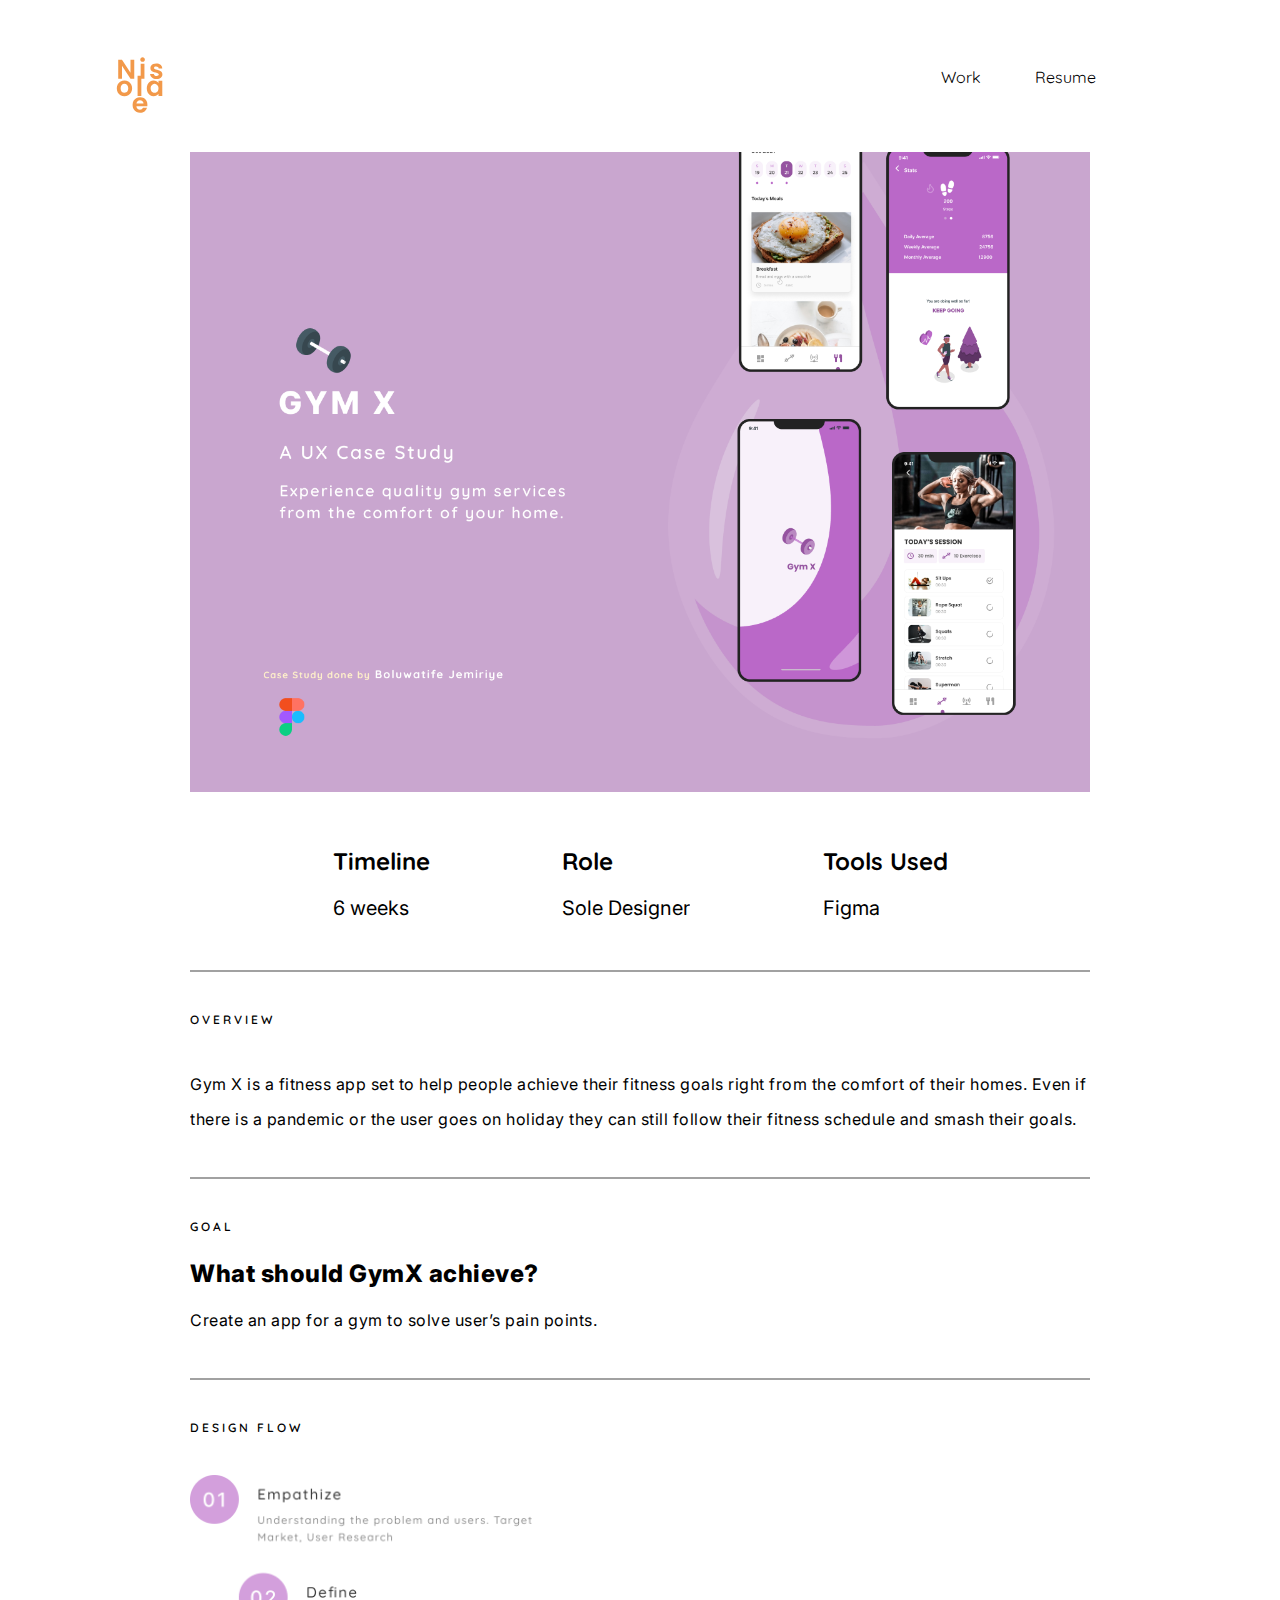
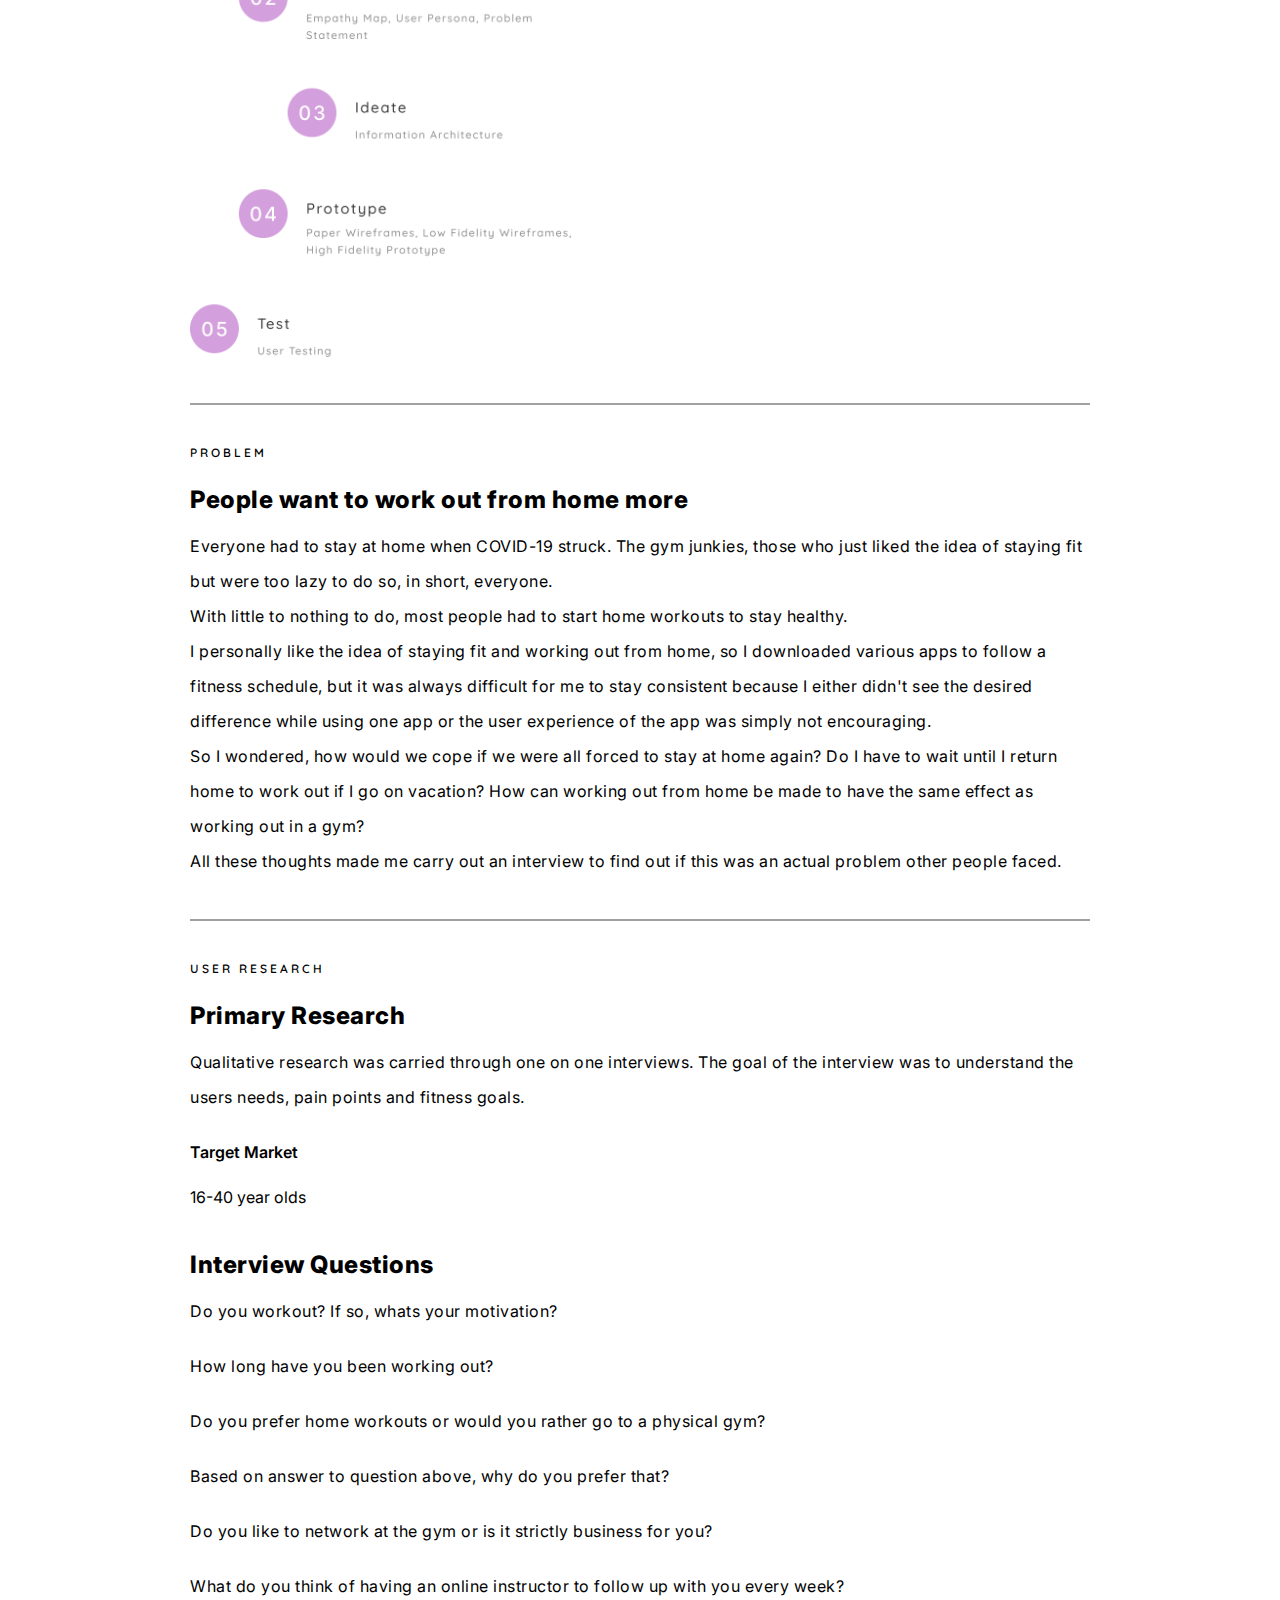
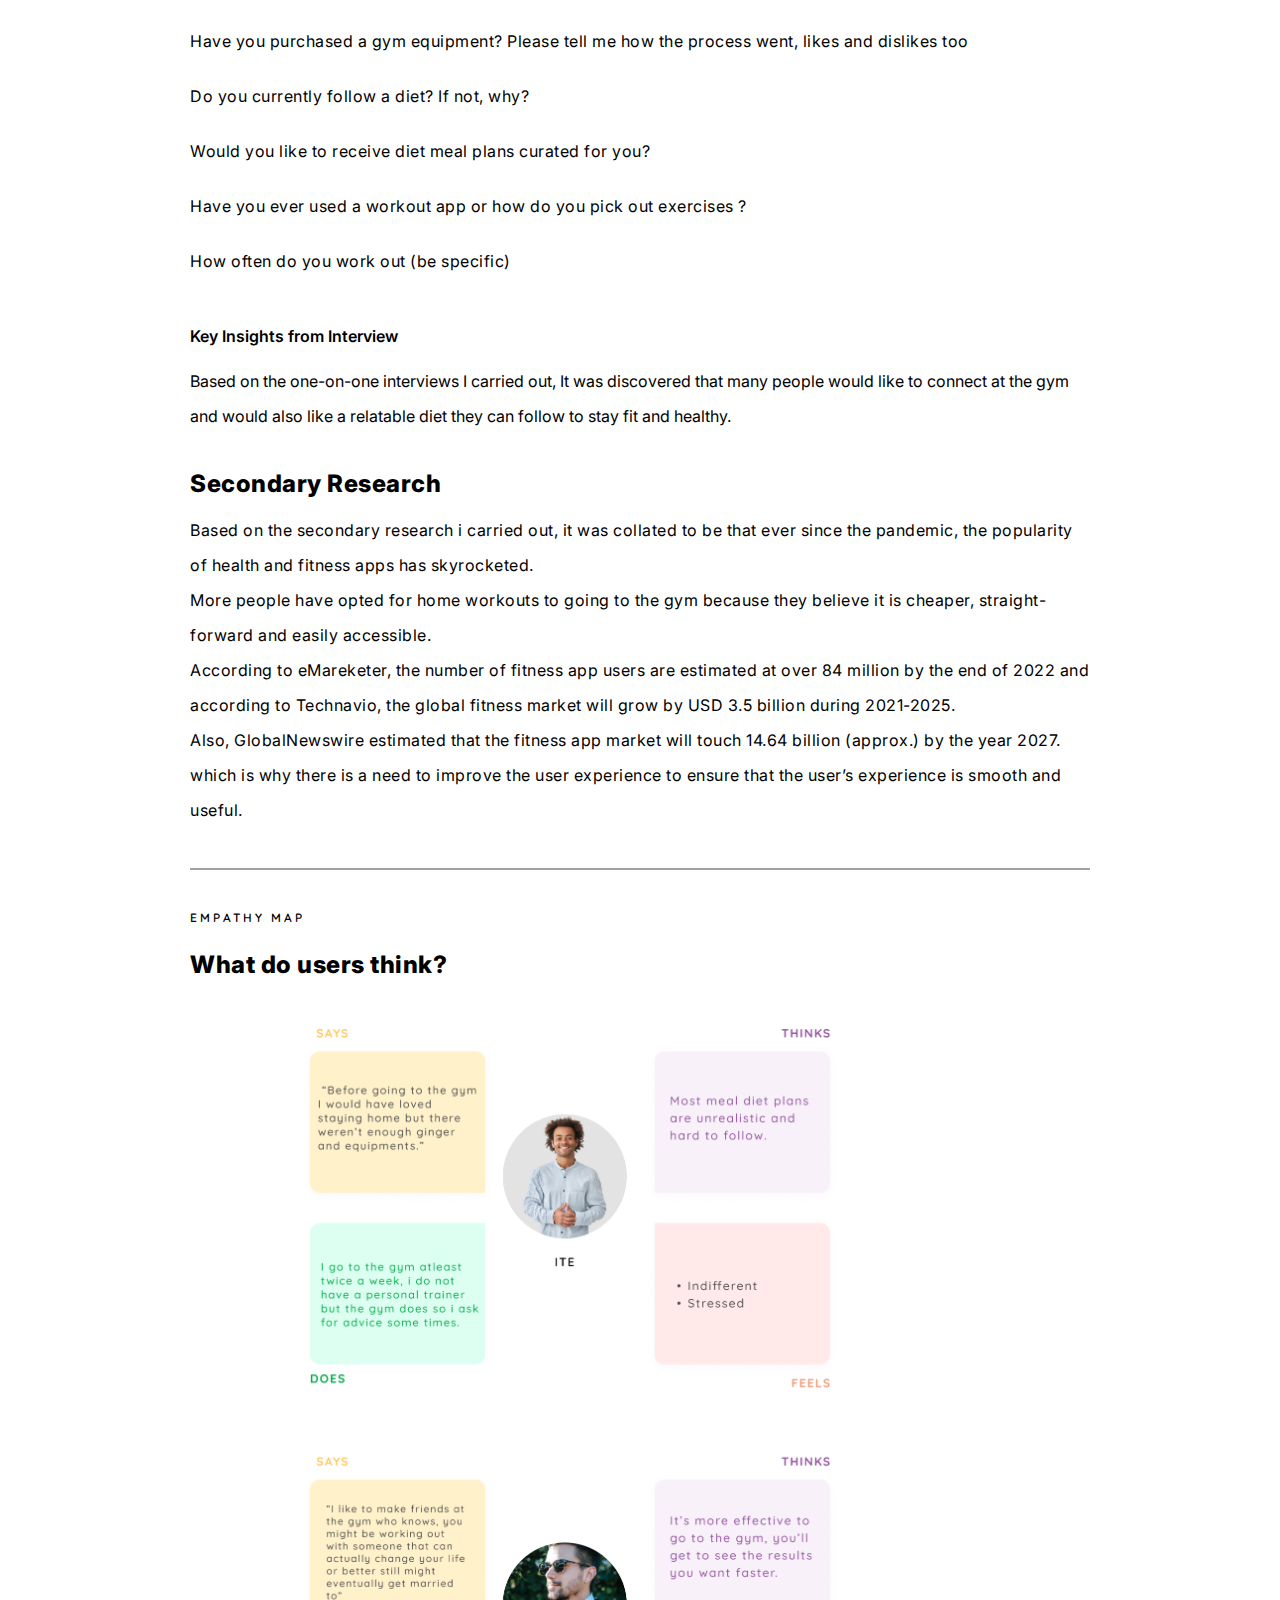
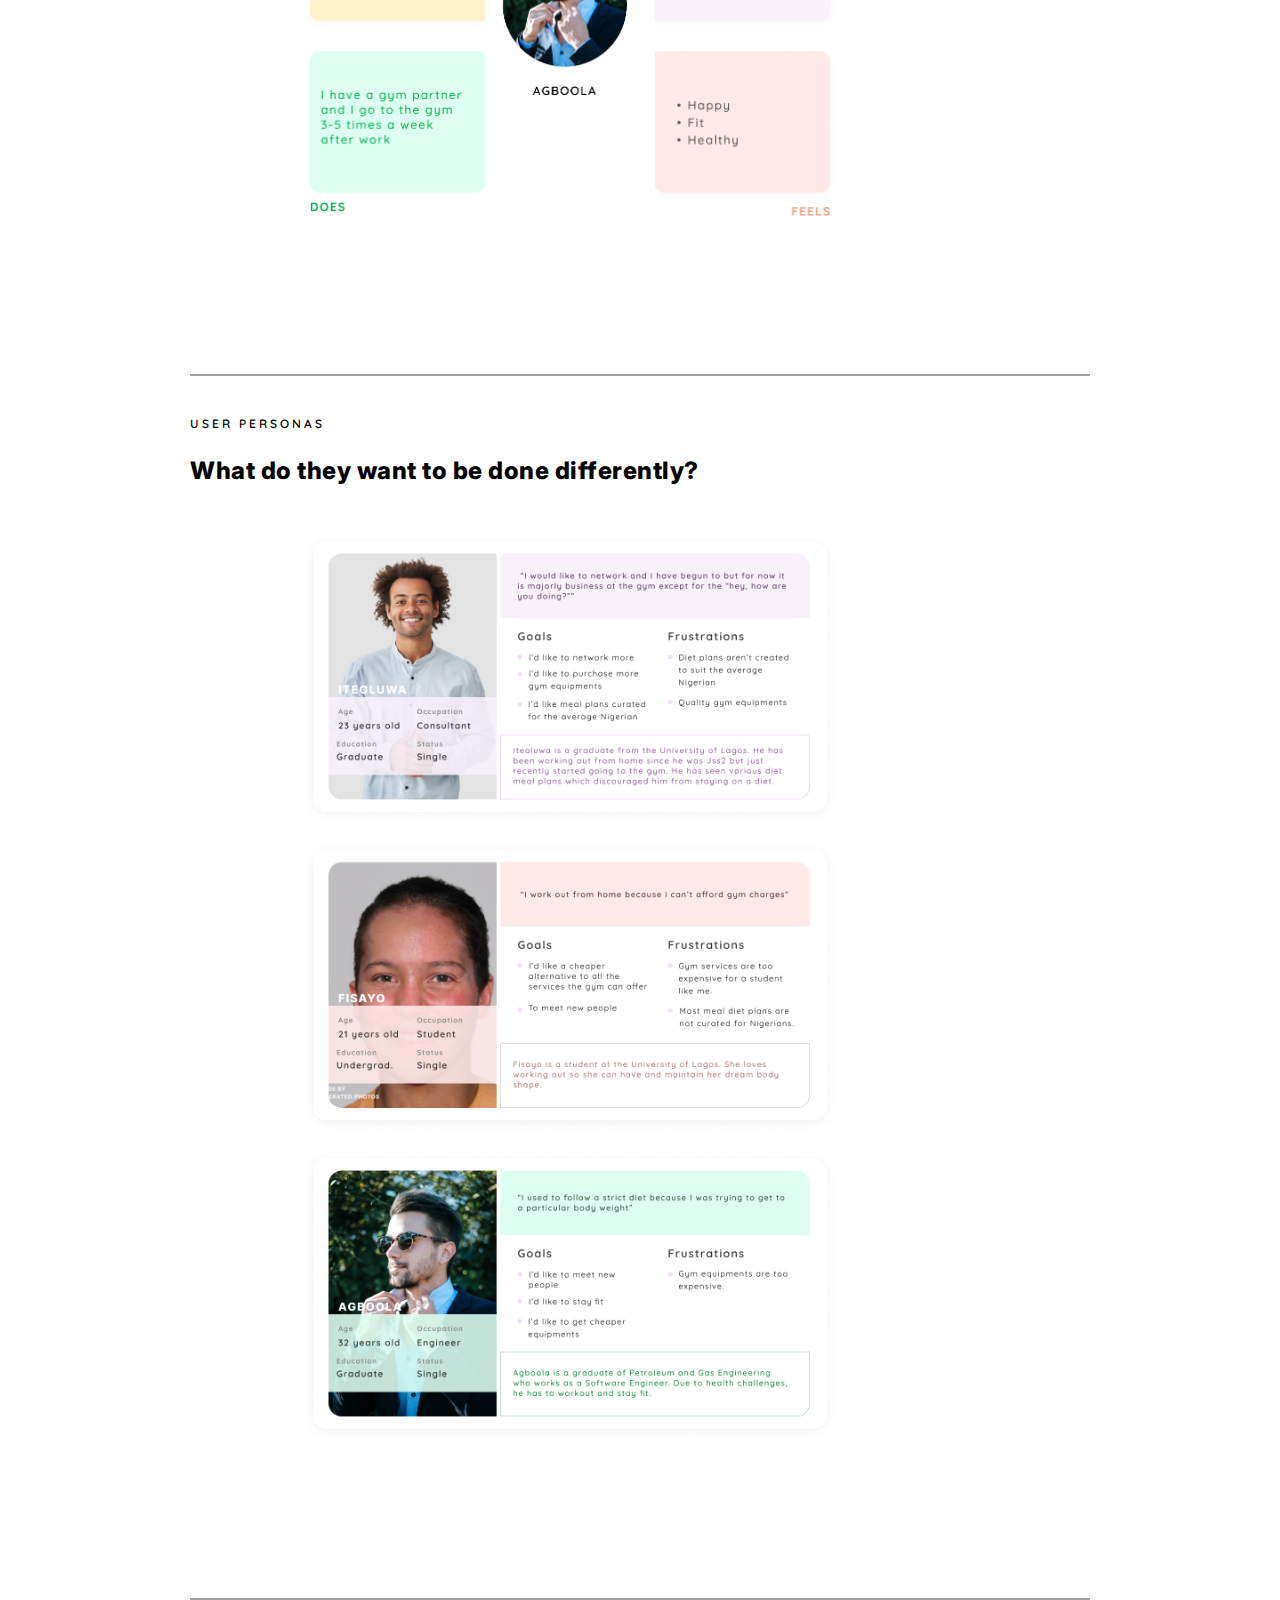
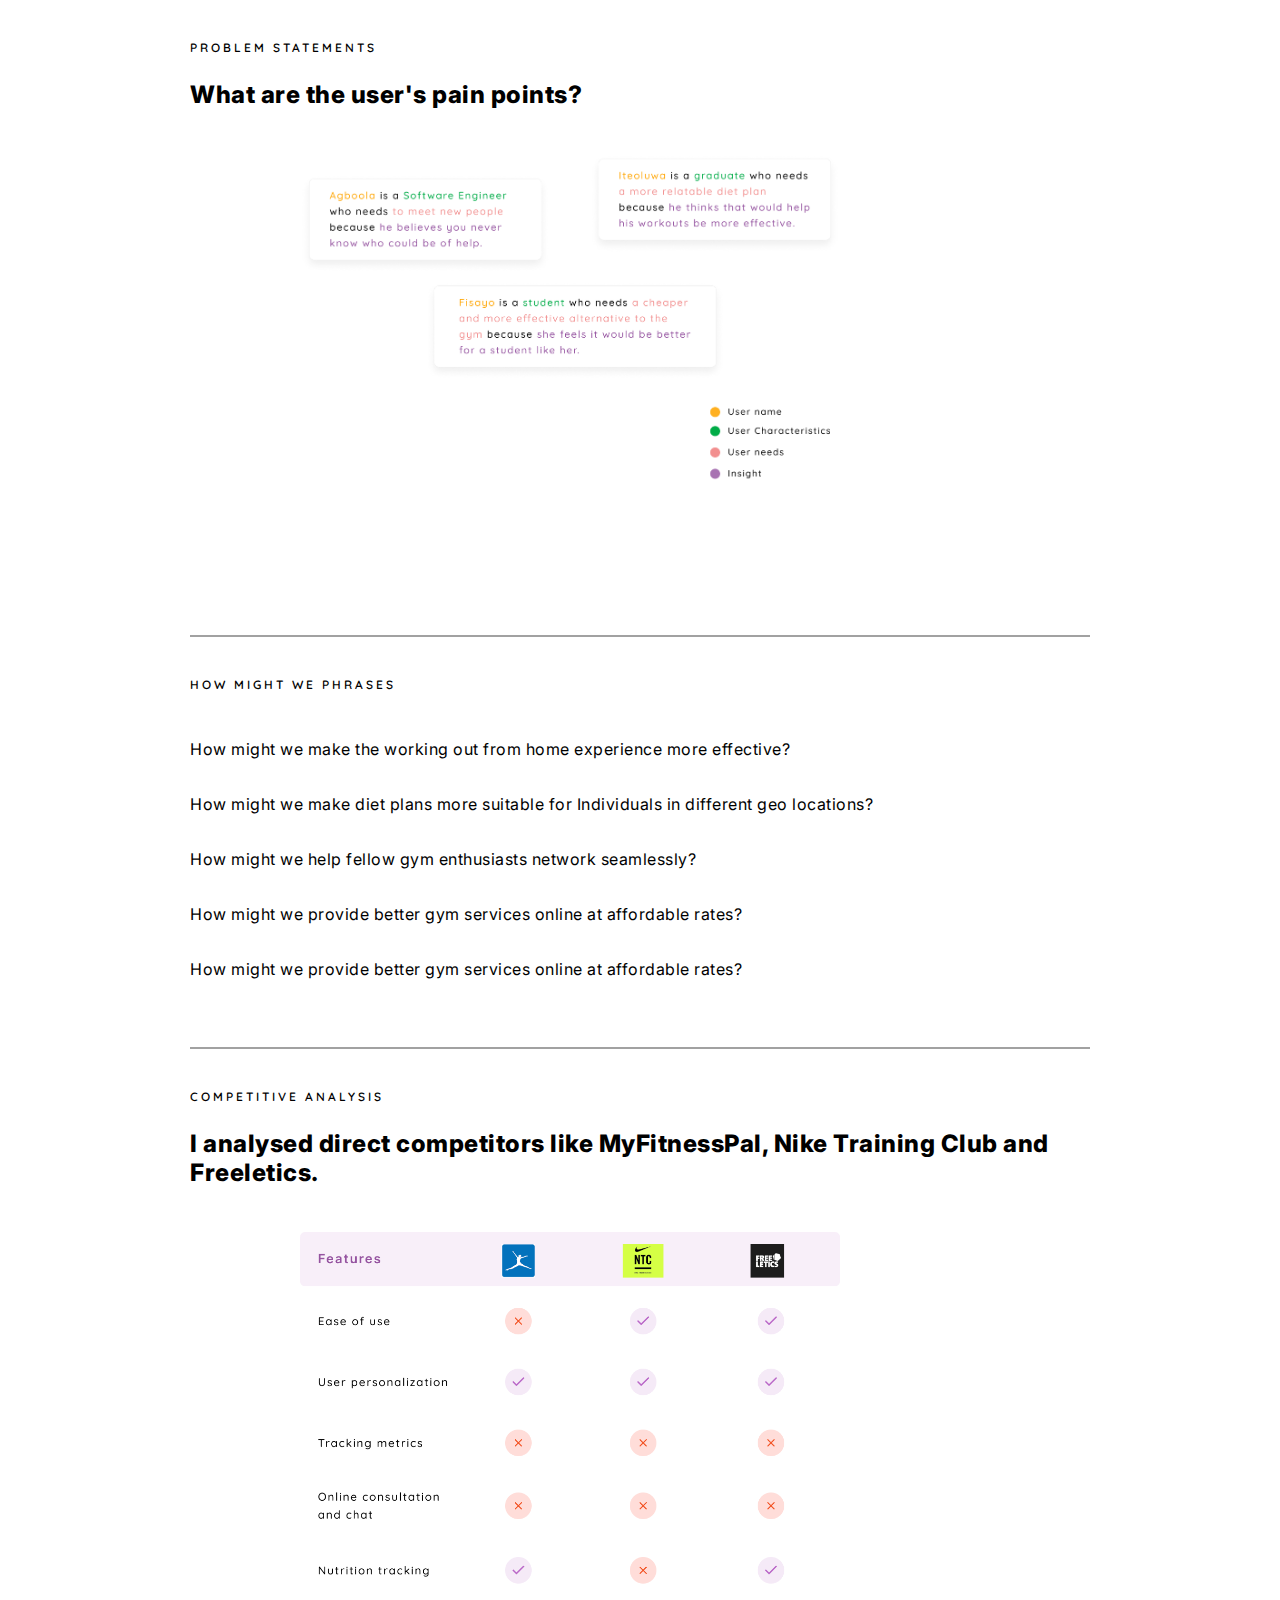
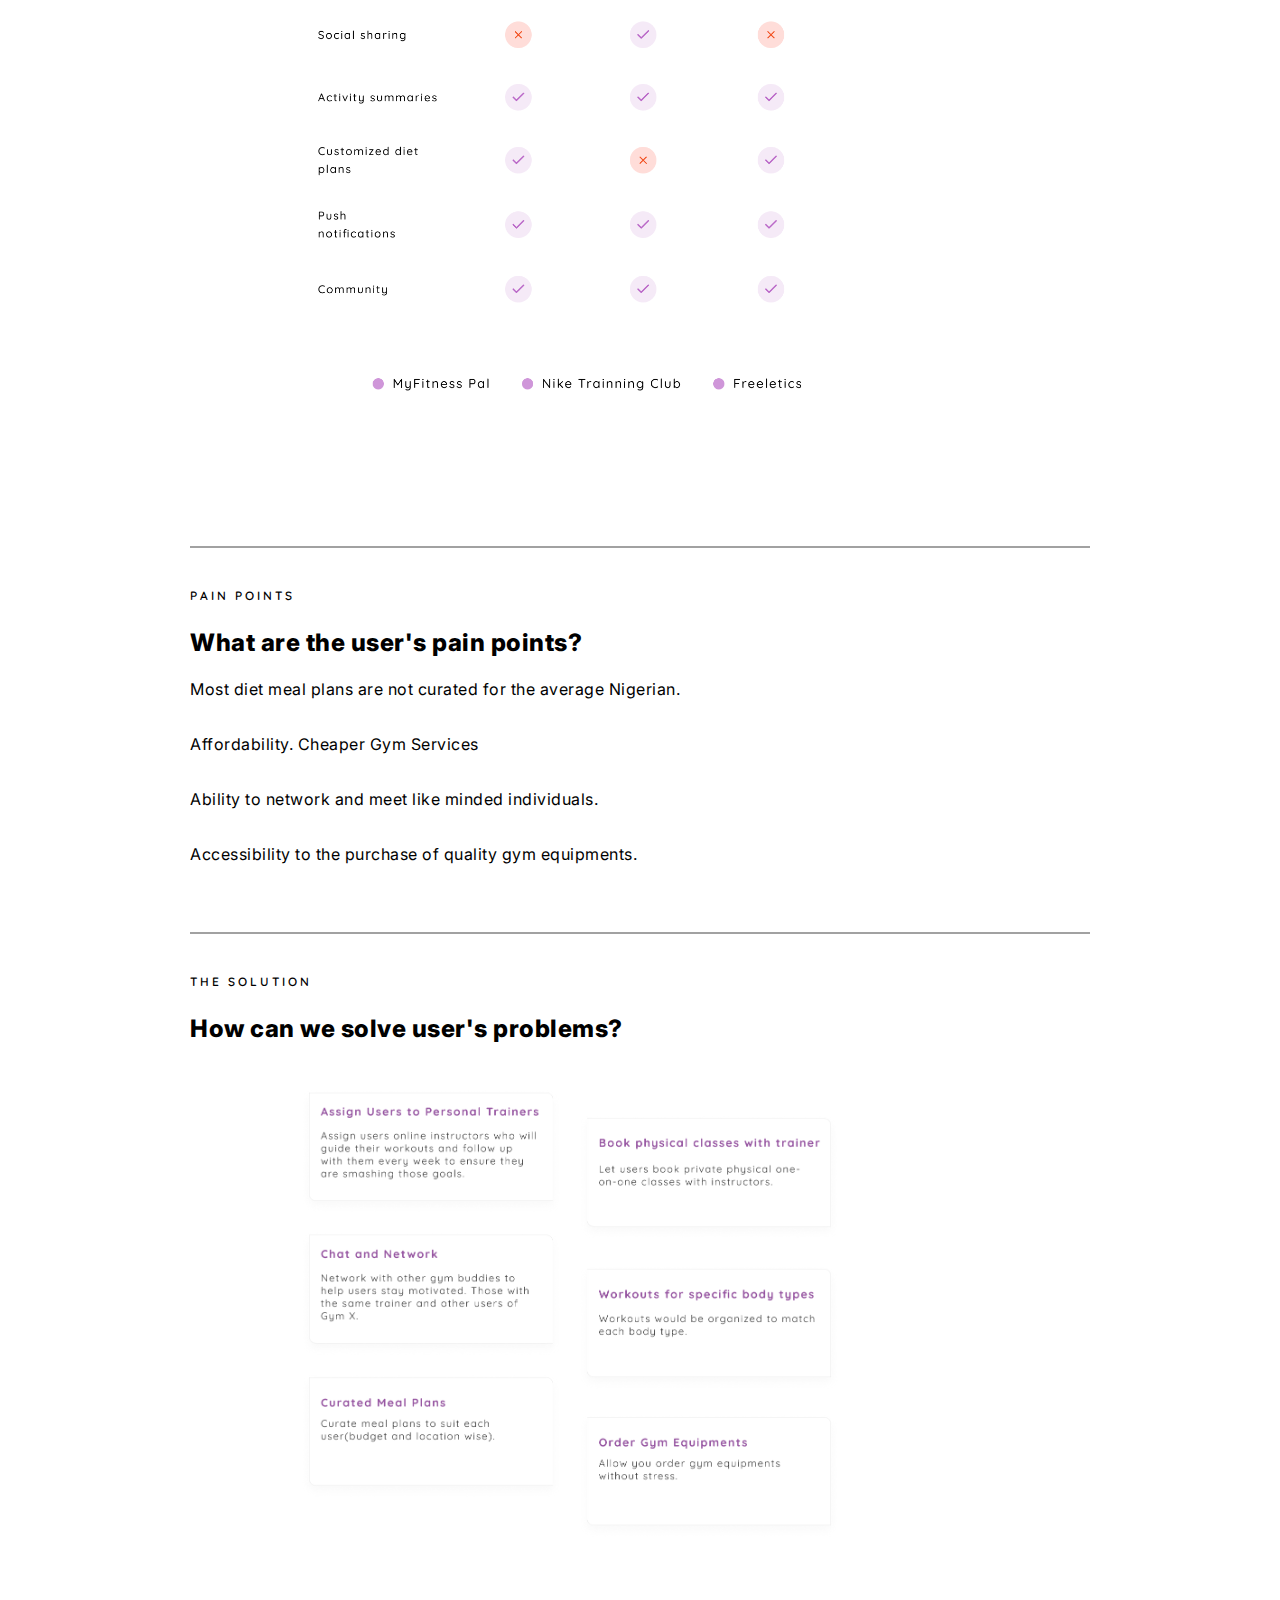
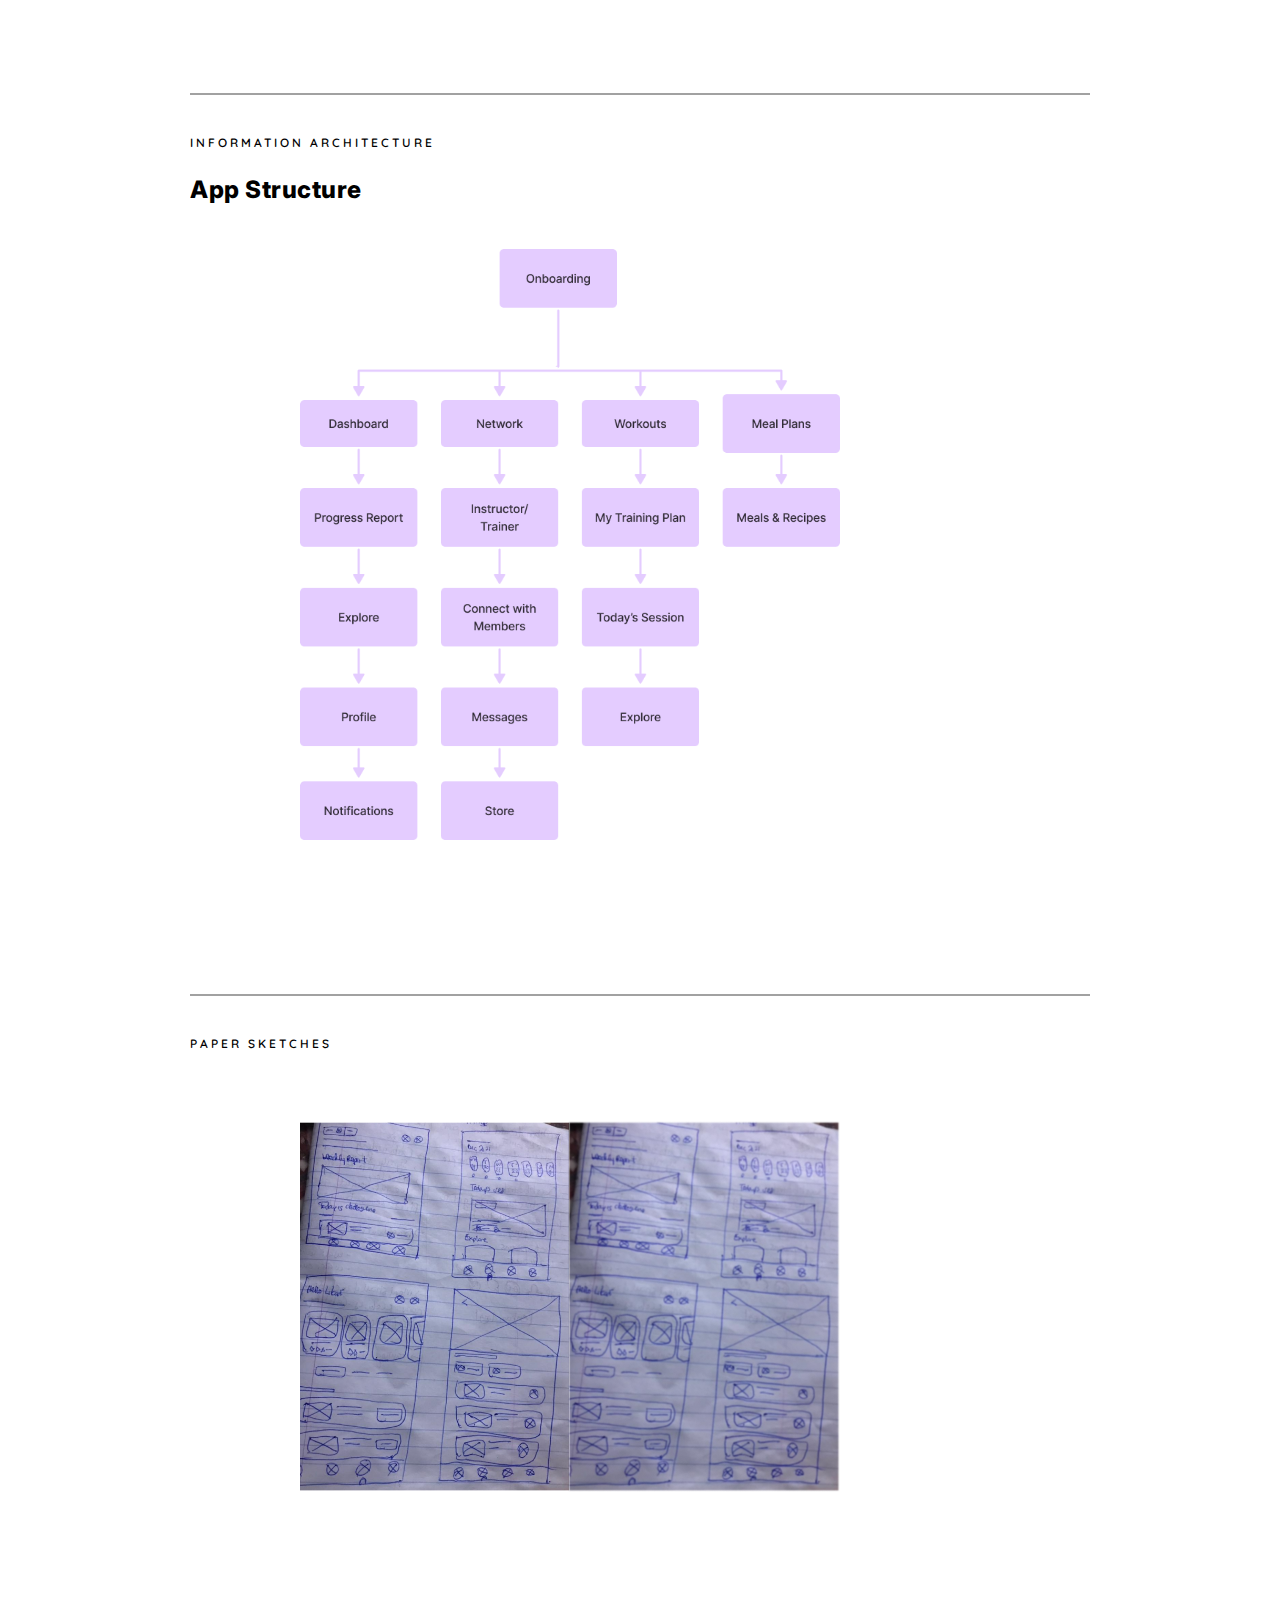
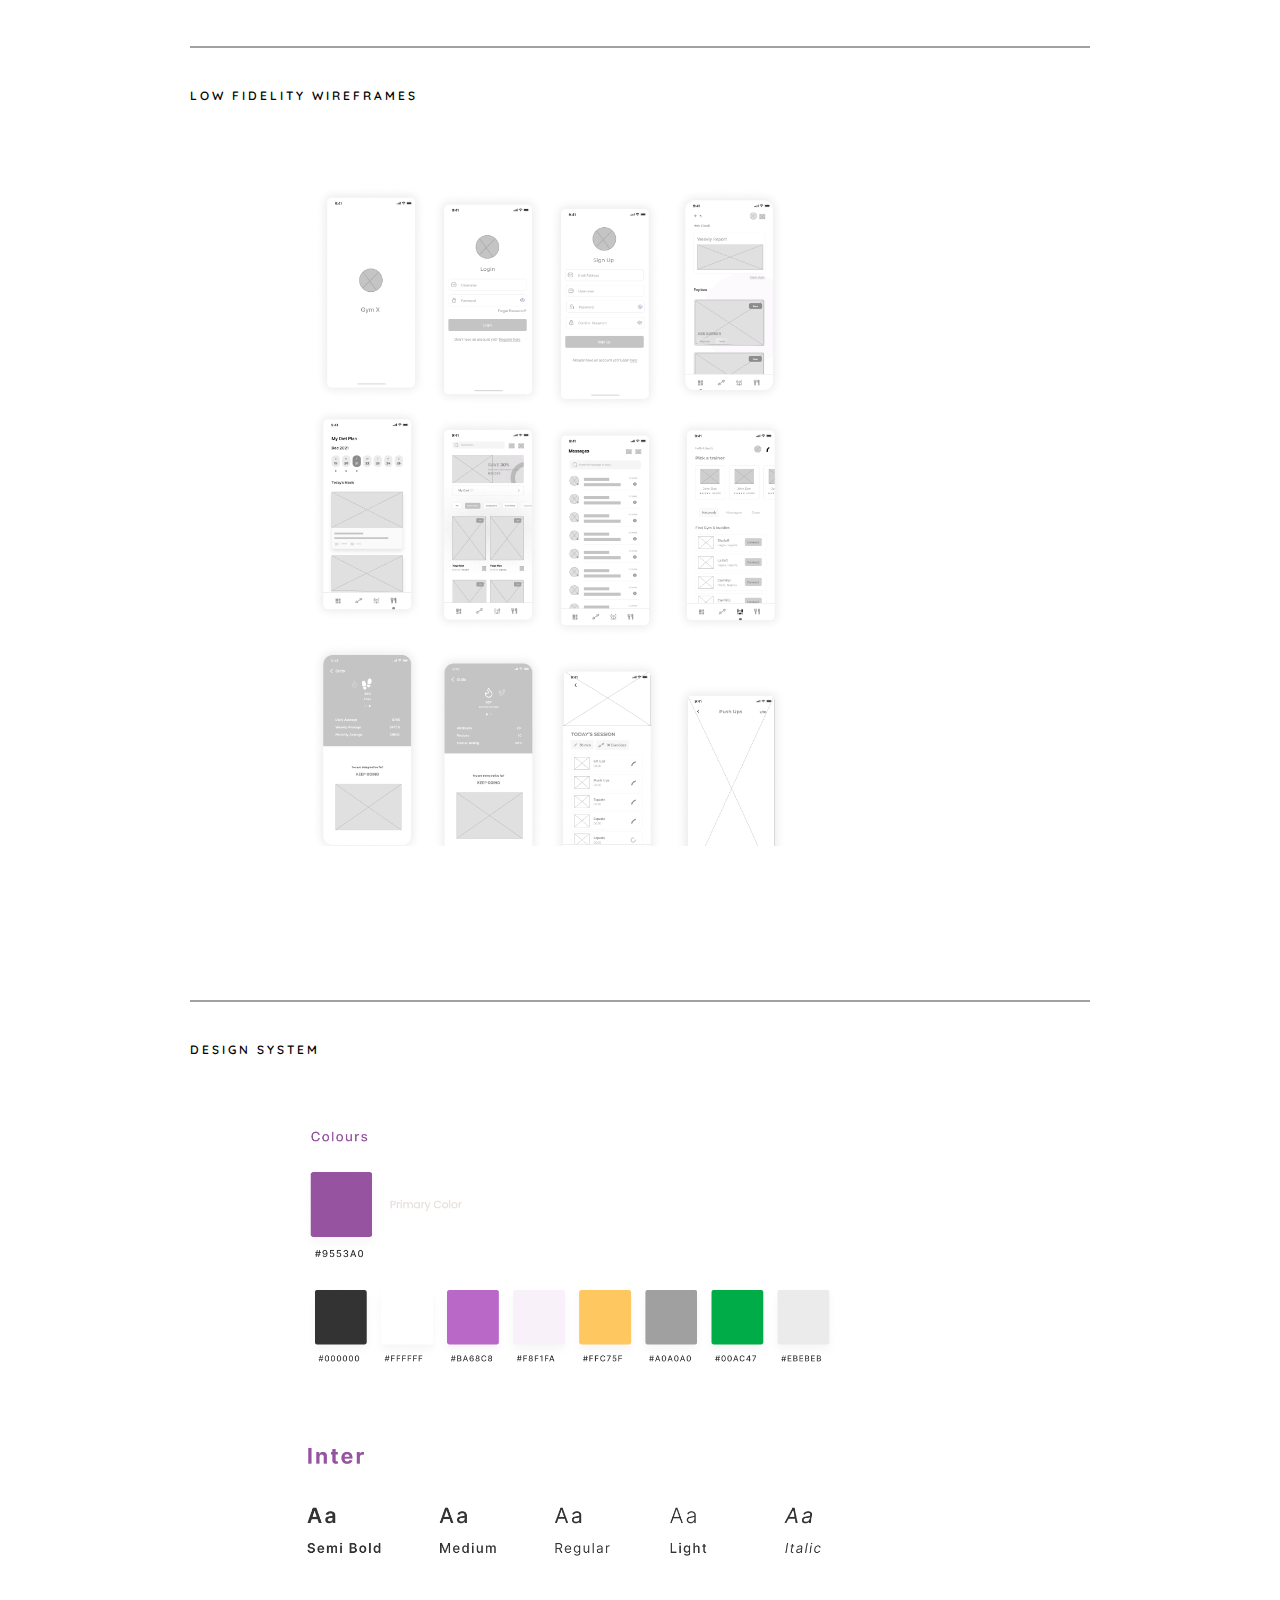
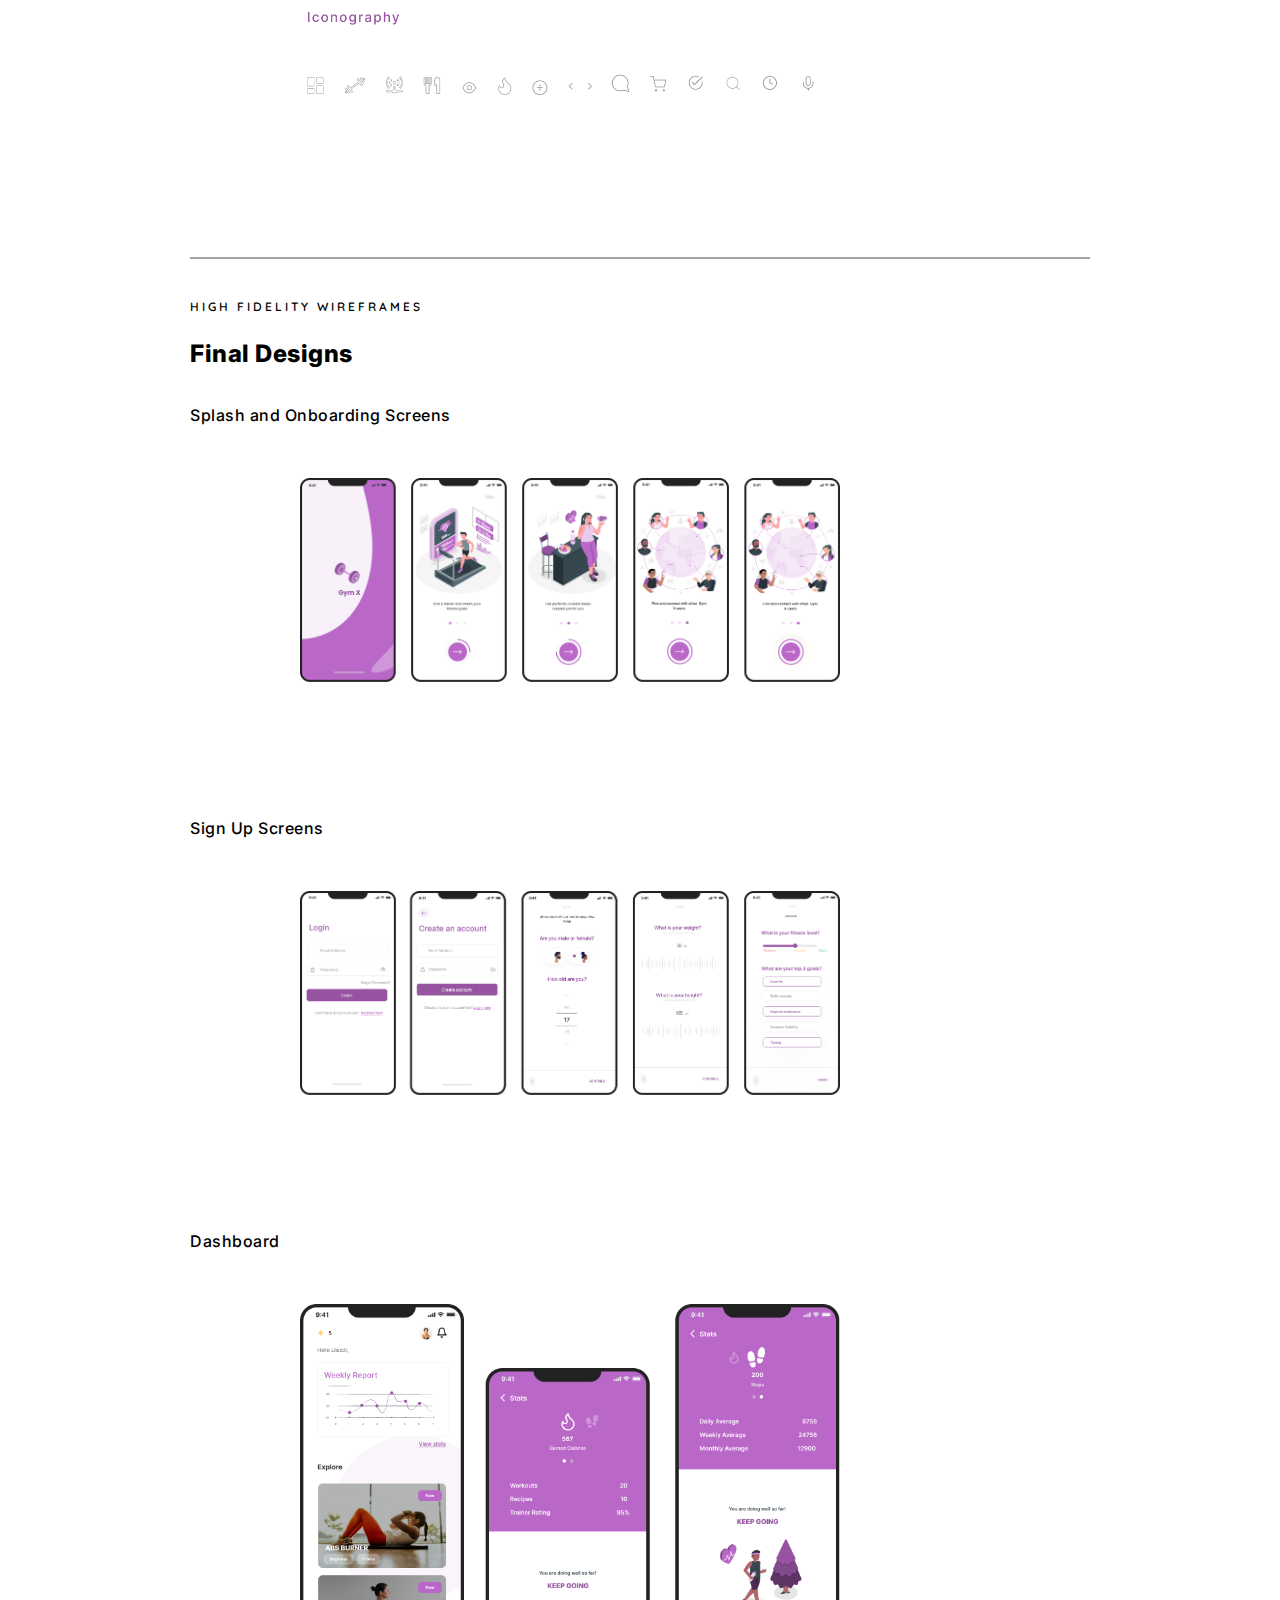
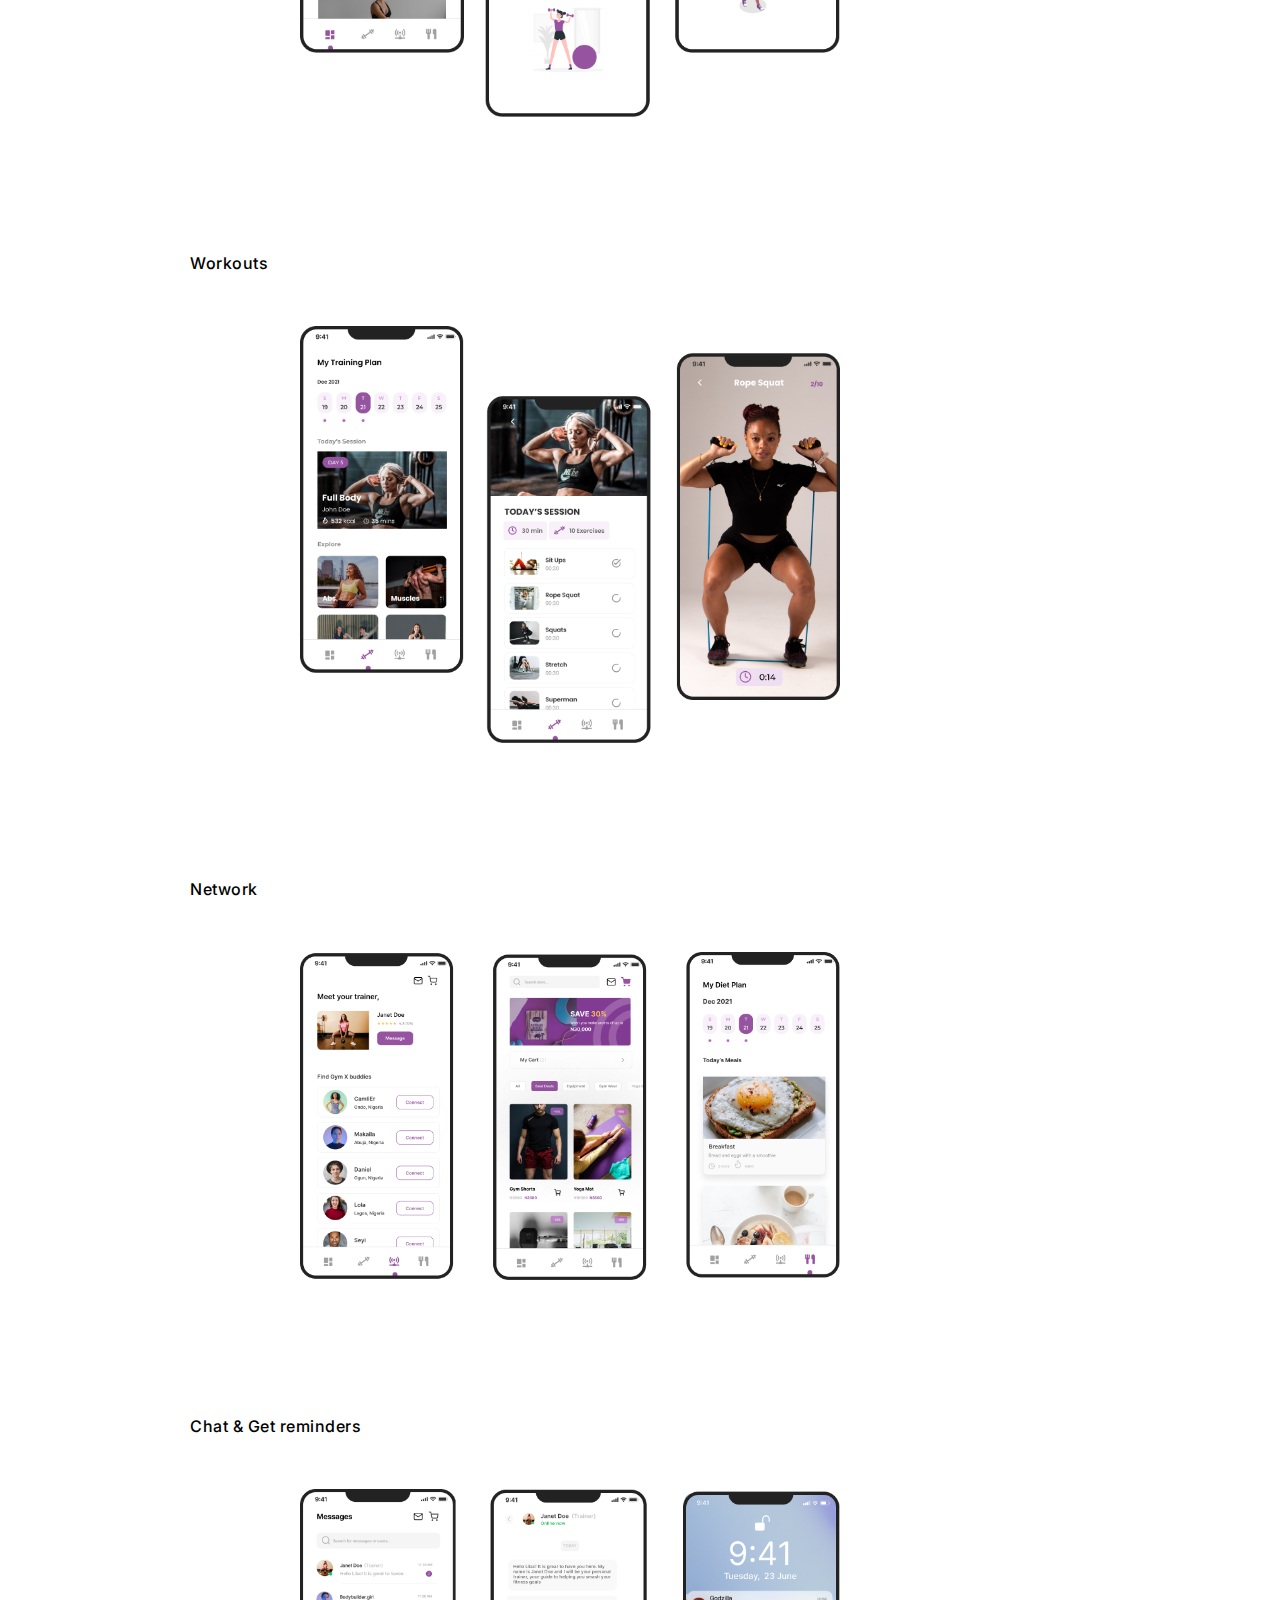
==== commit 28c830ff: "updated resume link" ====
--- a/casestudy1.html
+++ b/casestudy1.html
@@ -12,8 +12,8 @@
     <nav>
         <a href="index.html"><img src="img/Nisolae.svg" alt=""></a>
         <ul class="nav-list">
-            <li class="navlinks"><a href="#work">Work</a></li>
-            <li class="navlinks"><a href="">Resume</a></li>
+            <li class="navlinks"><a href="index.html">Work</a></li>
+            <li class="navlinks"><a href="https://drive.google.com/file/d/11aiS3ViQq-GsozlBRLpZM2KKSMHhRGe4/view?usp=sharing">Resume</a></li>
         </ul>
         <div class="hamburger">
             <div class="line line1"></div>
@@ -100,7 +100,7 @@
                 </span>
                 <div class="target">
                     <p class="t1 market">Target Market</p>
-                    <span class="t2 age">16-60 year olds</span>
+                    <span class="t2 age">16-40 year olds</span>
                 </div>
                 <div class="interview">
                     <p class="subtitle">Interview Questions</p>
